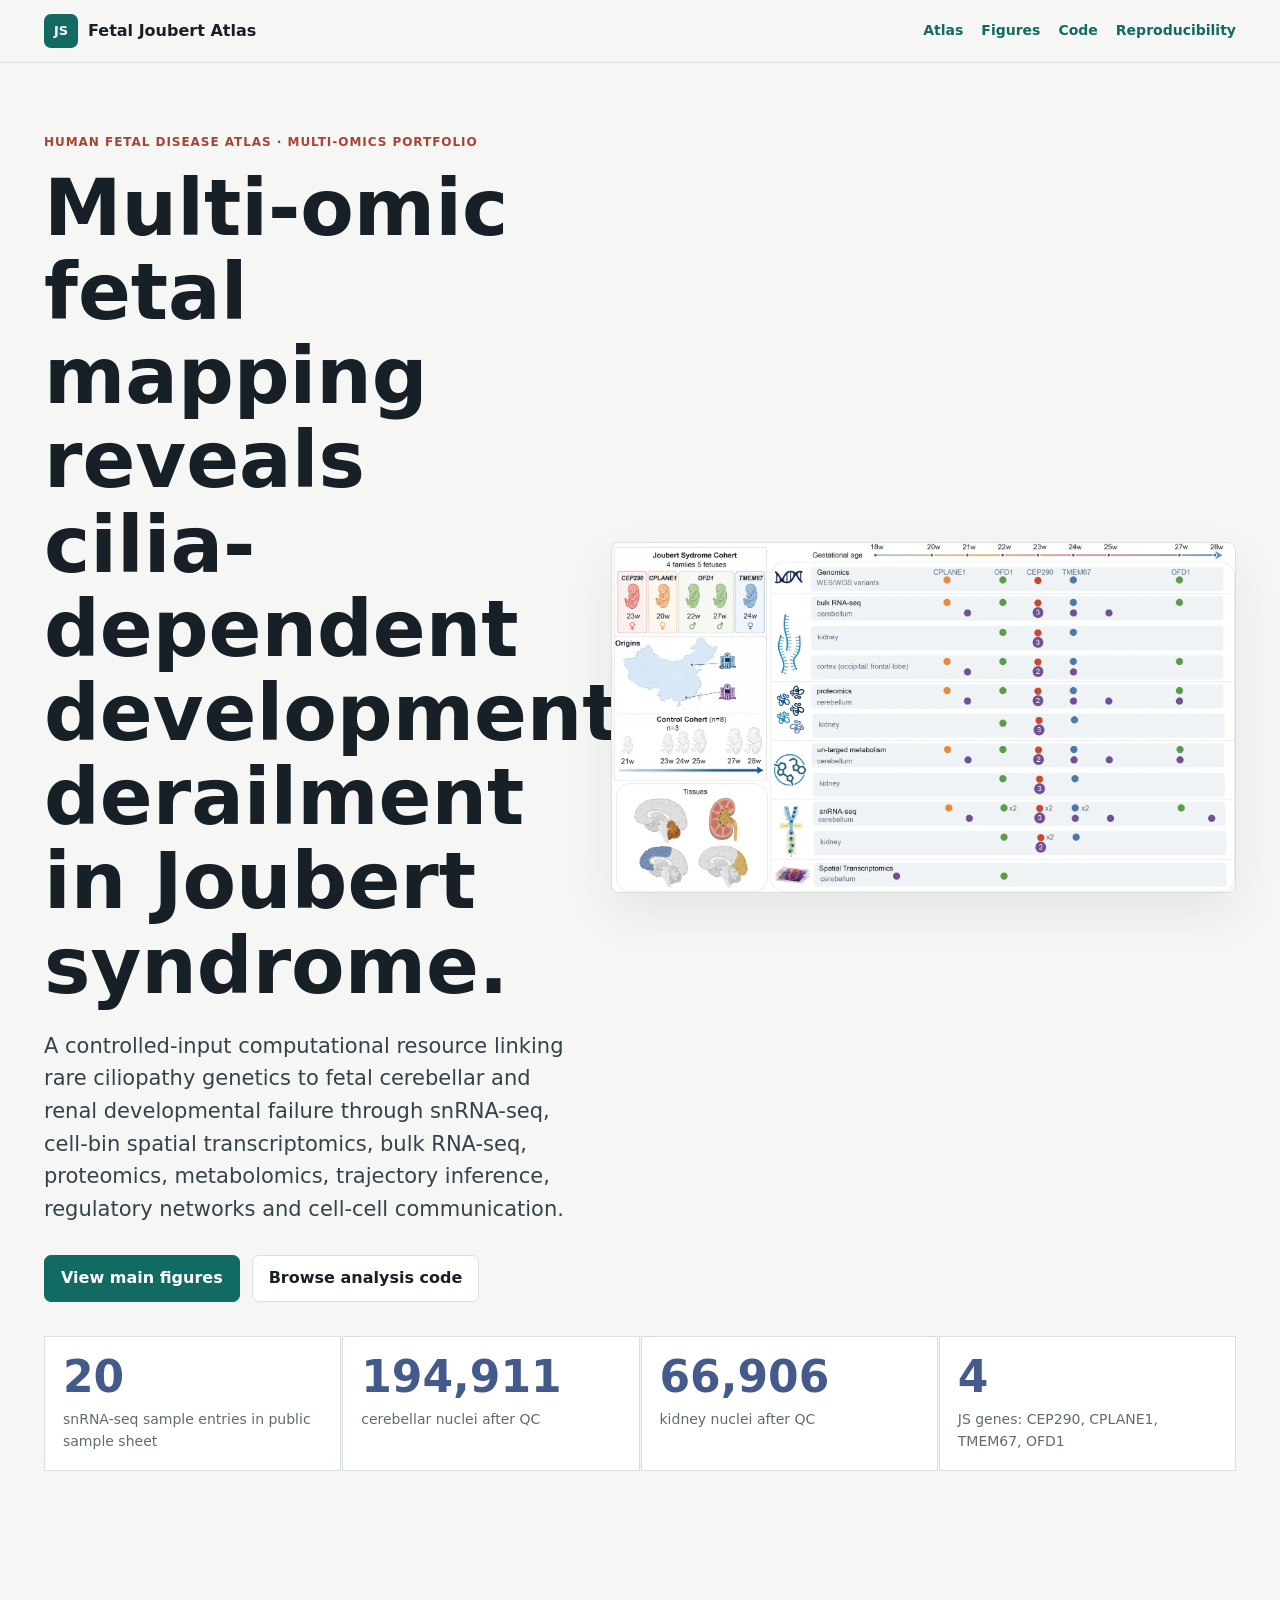
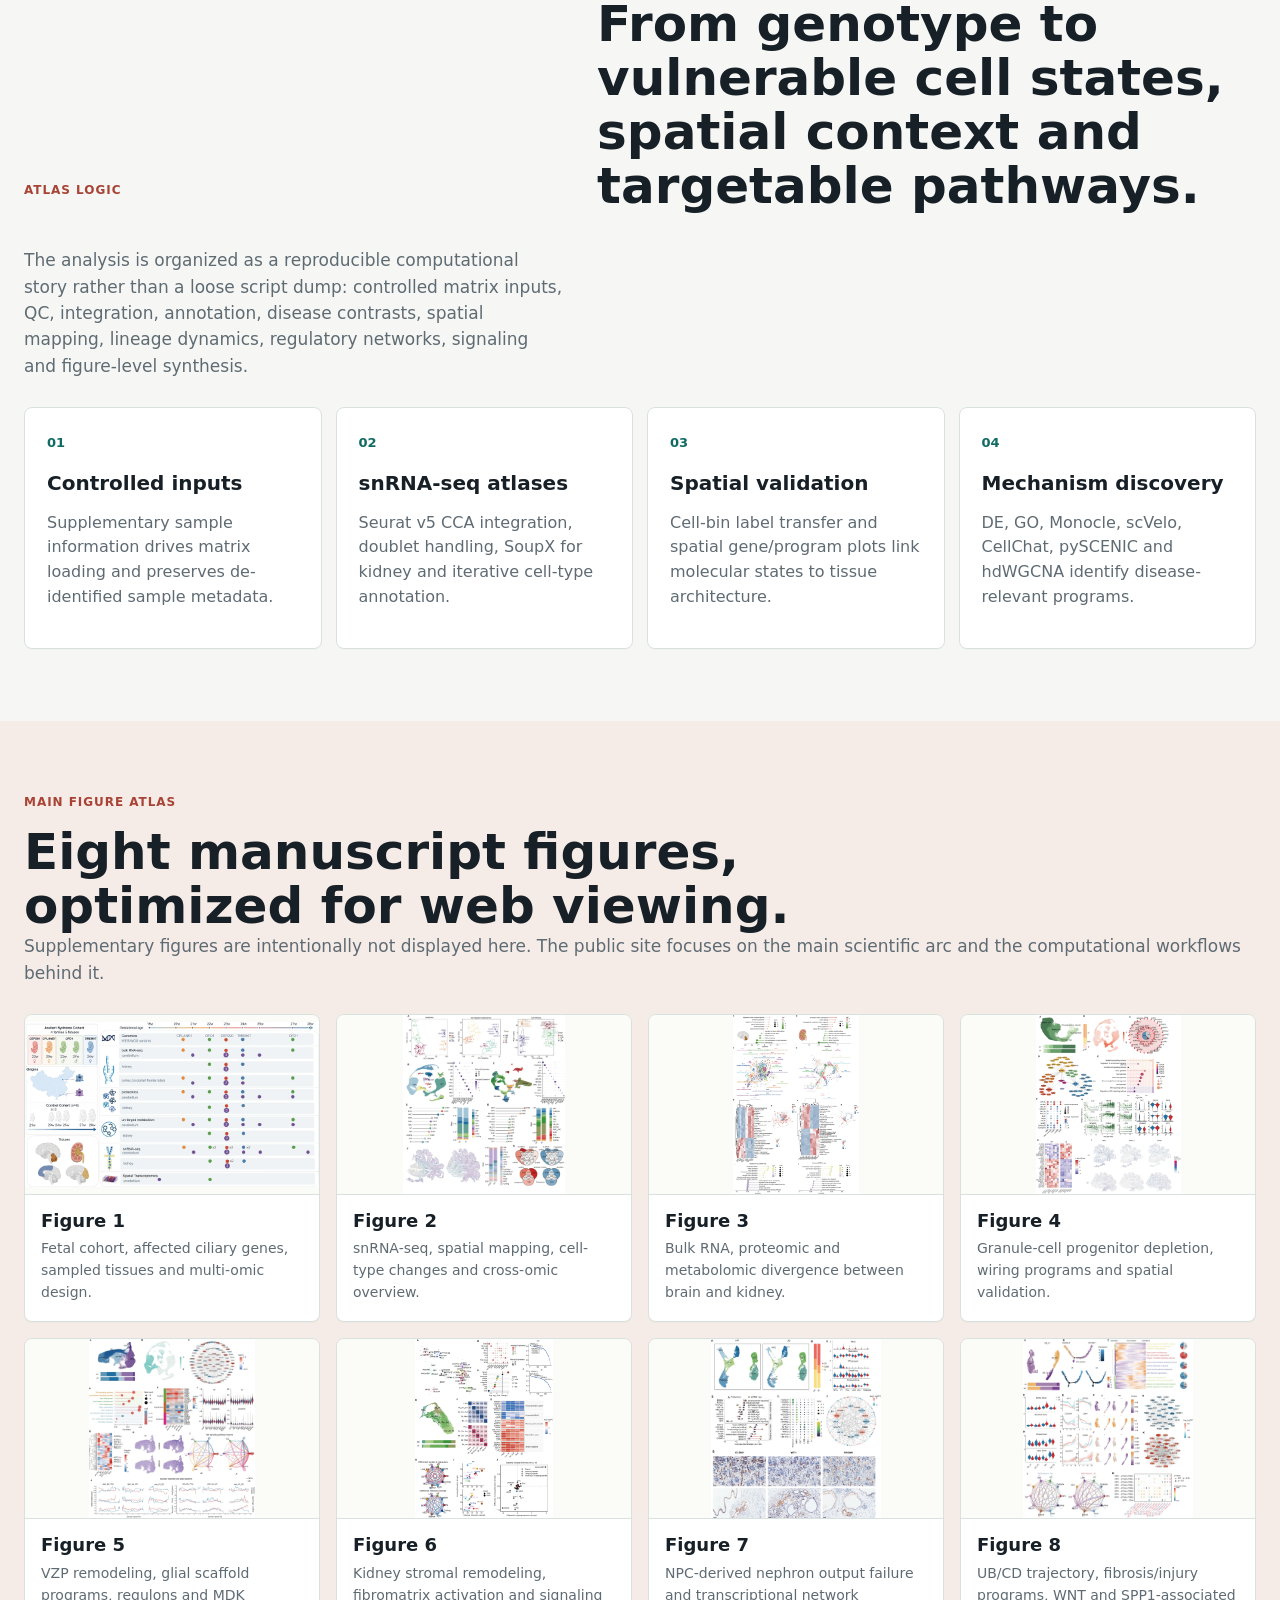
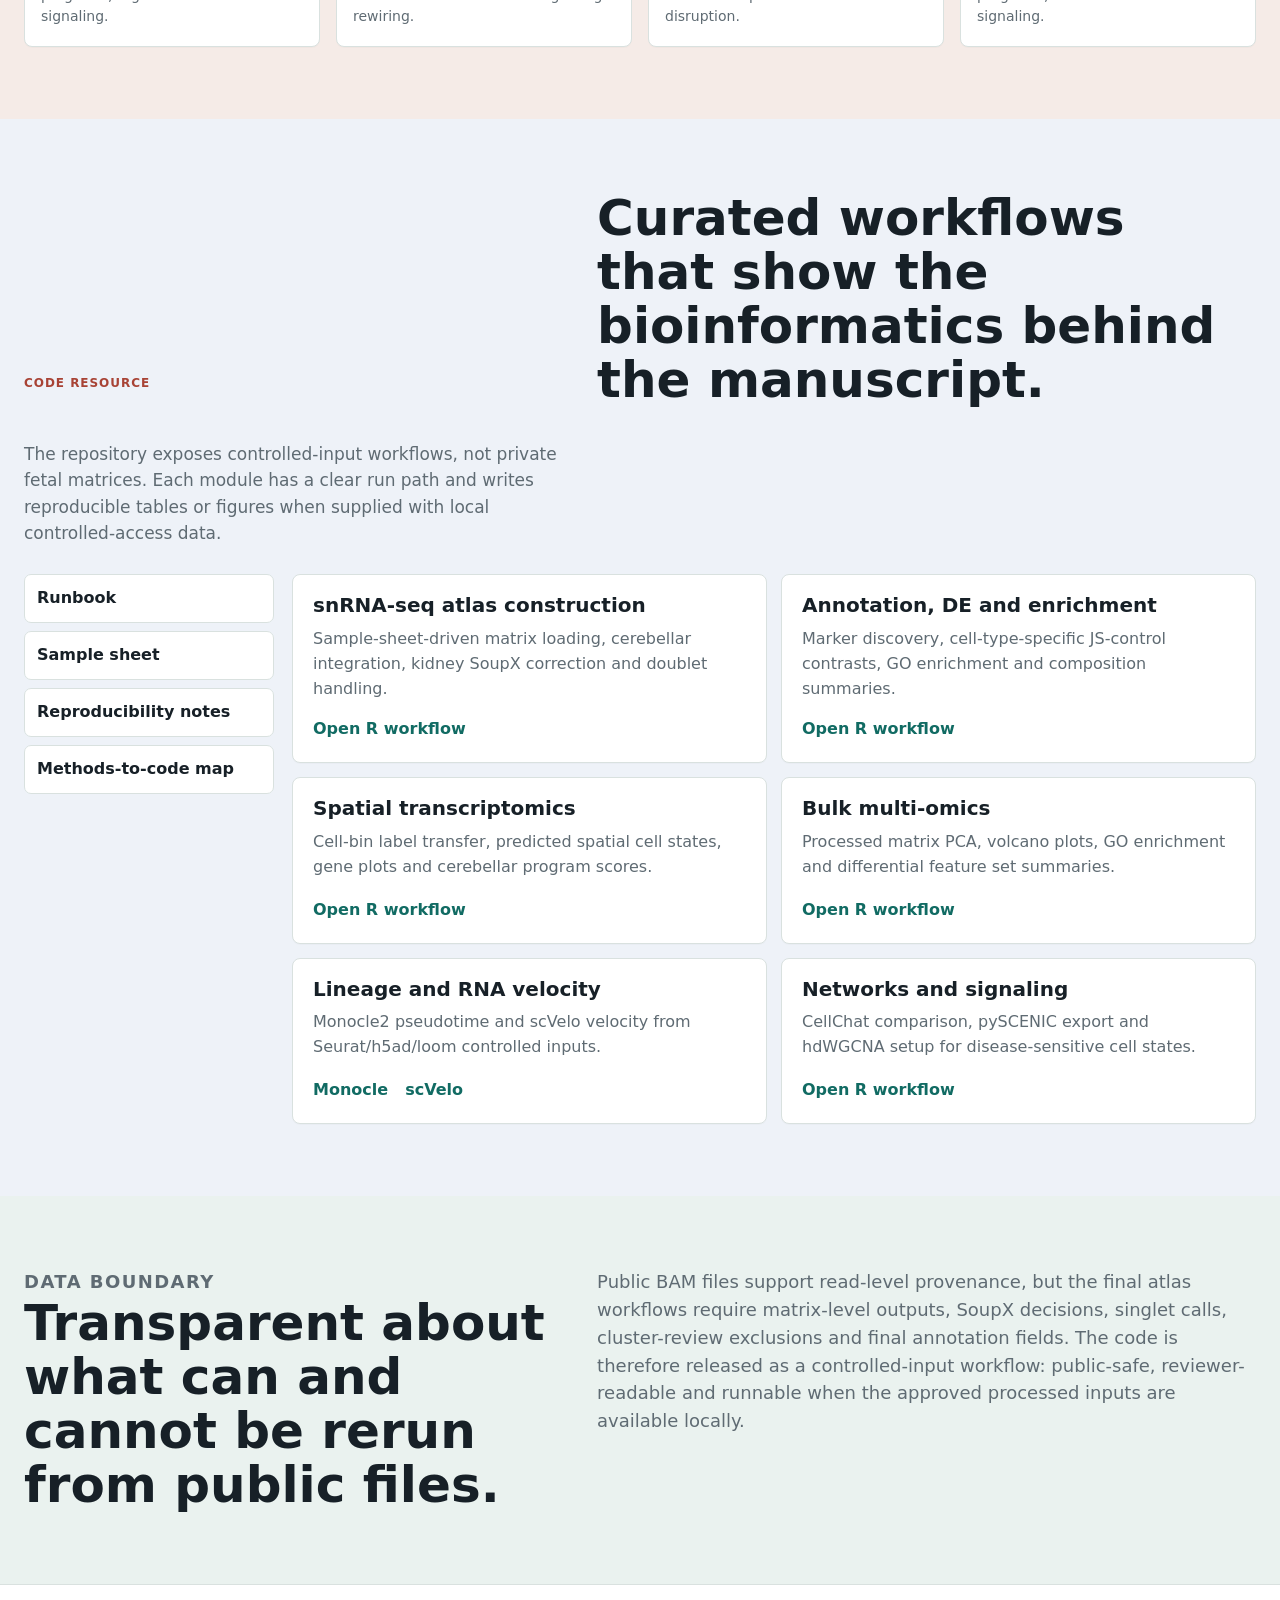
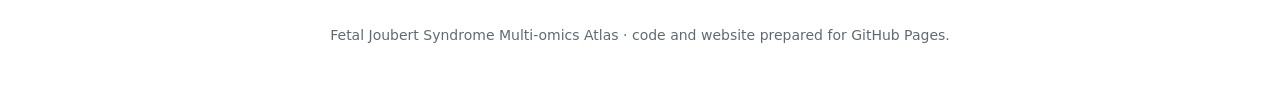
==== index.html @ 042de98c "Create public multiomics atlas website" ====
<!doctype html>
<html lang="en">
  <head>
    <meta charset="utf-8">
    <meta name="viewport" content="width=device-width, initial-scale=1">
    <meta name="description" content="Fetal Joubert syndrome multi-omics atlas integrating snRNA-seq, spatial transcriptomics, bulk omics, trajectories, regulatory networks and signaling analysis.">
    <title>Fetal Joubert Syndrome Multi-omics Atlas</title>
    <link rel="icon" href="favicon.svg" type="image/svg+xml">
    <link rel="stylesheet" href="assets/css/styles.css">
  </head>
  <body>
    <header class="site-header">
      <nav class="nav" aria-label="Primary navigation">
        <a class="brand" href="#top">
          <span class="brand-mark">JS</span>
          <span>Fetal Joubert Atlas</span>
        </a>
        <div class="nav-links">
          <a href="#atlas">Atlas</a>
          <a href="#figures">Figures</a>
          <a href="#code">Code</a>
          <a href="#reproduce">Reproducibility</a>
        </div>
      </nav>
    </header>

    <main id="top">
      <section class="hero">
        <div class="hero-copy">
          <p class="eyebrow">Human fetal disease atlas · multi-omics portfolio</p>
          <h1>Multi-omic fetal mapping reveals cilia-dependent developmental derailment in Joubert syndrome.</h1>
          <p class="lead">
            A controlled-input computational resource linking rare ciliopathy genetics to fetal cerebellar and renal
            developmental failure through snRNA-seq, cell-bin spatial transcriptomics, bulk RNA-seq, proteomics,
            metabolomics, trajectory inference, regulatory networks and cell-cell communication.
          </p>
          <div class="hero-actions">
            <a class="button primary" href="#figures">View main figures</a>
            <a class="button" href="#code">Browse analysis code</a>
          </div>
        </div>
        <figure class="hero-media">
          <img src="assets/figures/f1.webp" alt="Overview of the fetal Joubert syndrome cohort and multi-omic study design">
        </figure>
      </section>

      <section class="metrics" aria-label="Study scale">
        <div><strong>20</strong><span>snRNA-seq sample entries in public sample sheet</span></div>
        <div><strong>194,911</strong><span>cerebellar nuclei after QC</span></div>
        <div><strong>66,906</strong><span>kidney nuclei after QC</span></div>
        <div><strong>4</strong><span>JS genes: CEP290, CPLANE1, TMEM67, OFD1</span></div>
      </section>

      <section id="atlas" class="section">
        <div class="section-head">
          <p class="eyebrow">Atlas logic</p>
          <h2>From genotype to vulnerable cell states, spatial context and targetable pathways.</h2>
          <p>
            The analysis is organized as a reproducible computational story rather than a loose script dump:
            controlled matrix inputs, QC, integration, annotation, disease contrasts, spatial mapping, lineage dynamics,
            regulatory networks, signaling and figure-level synthesis.
          </p>
        </div>
        <div class="track-grid">
          <article>
            <span>01</span>
            <h3>Controlled inputs</h3>
            <p>Supplementary sample information drives matrix loading and preserves de-identified sample metadata.</p>
          </article>
          <article>
            <span>02</span>
            <h3>snRNA-seq atlases</h3>
            <p>Seurat v5 CCA integration, doublet handling, SoupX for kidney and iterative cell-type annotation.</p>
          </article>
          <article>
            <span>03</span>
            <h3>Spatial validation</h3>
            <p>Cell-bin label transfer and spatial gene/program plots link molecular states to tissue architecture.</p>
          </article>
          <article>
            <span>04</span>
            <h3>Mechanism discovery</h3>
            <p>DE, GO, Monocle, scVelo, CellChat, pySCENIC and hdWGCNA identify disease-relevant programs.</p>
          </article>
        </div>
      </section>

      <section id="figures" class="section figure-section">
        <div class="section-head compact">
          <p class="eyebrow">Main figure atlas</p>
          <h2>Eight manuscript figures, optimized for web viewing.</h2>
          <p>
            Supplementary figures are intentionally not displayed here. The public site focuses on the main scientific
            arc and the computational workflows behind it.
          </p>
        </div>

        <div class="figure-grid">
          <article class="figure-card">
            <button class="figure-button" data-figure="assets/figures/f1.webp" data-title="Figure 1 | Cohort and multi-omic study design">
              <img src="assets/figures/f1.webp" alt="Figure 1">
            </button>
            <h3>Figure 1</h3>
            <p>Fetal cohort, affected ciliary genes, sampled tissues and multi-omic design.</p>
          </article>
          <article class="figure-card">
            <button class="figure-button" data-figure="assets/figures/f2.webp" data-title="Figure 2 | Fetal multi-omic atlas">
              <img src="assets/figures/f2.webp" alt="Figure 2">
            </button>
            <h3>Figure 2</h3>
            <p>snRNA-seq, spatial mapping, cell-type changes and cross-omic overview.</p>
          </article>
          <article class="figure-card">
            <button class="figure-button" data-figure="assets/figures/f3.webp" data-title="Figure 3 | Bulk-omic divergence">
              <img src="assets/figures/f3.webp" alt="Figure 3">
            </button>
            <h3>Figure 3</h3>
            <p>Bulk RNA, proteomic and metabolomic divergence between brain and kidney.</p>
          </article>
          <article class="figure-card">
            <button class="figure-button" data-figure="assets/figures/f4.webp" data-title="Figure 4 | Granule-cell progenitor depletion">
              <img src="assets/figures/f4.webp" alt="Figure 4">
            </button>
            <h3>Figure 4</h3>
            <p>Granule-cell progenitor depletion, wiring programs and spatial validation.</p>
          </article>
          <article class="figure-card">
            <button class="figure-button" data-figure="assets/figures/f5.webp" data-title="Figure 5 | VZP glial scaffold shift">
              <img src="assets/figures/f5.webp" alt="Figure 5">
            </button>
            <h3>Figure 5</h3>
            <p>VZP remodeling, glial scaffold programs, regulons and MDK signaling.</p>
          </article>
          <article class="figure-card">
            <button class="figure-button" data-figure="assets/figures/f6.webp" data-title="Figure 6 | Kidney stromal remodeling">
              <img src="assets/figures/f6.webp" alt="Figure 6">
            </button>
            <h3>Figure 6</h3>
            <p>Kidney stromal remodeling, fibromatrix activation and signaling rewiring.</p>
          </article>
          <article class="figure-card">
            <button class="figure-button" data-figure="assets/figures/f7.webp" data-title="Figure 7 | Nephron output failure">
              <img src="assets/figures/f7.webp" alt="Figure 7">
            </button>
            <h3>Figure 7</h3>
            <p>NPC-derived nephron output failure and transcriptional network disruption.</p>
          </article>
          <article class="figure-card">
            <button class="figure-button" data-figure="assets/figures/f8.webp" data-title="Figure 8 | UB/CD injury signaling">
              <img src="assets/figures/f8.webp" alt="Figure 8">
            </button>
            <h3>Figure 8</h3>
            <p>UB/CD trajectory, fibrosis/injury programs, WNT and SPP1-associated signaling.</p>
          </article>
        </div>
      </section>

      <section id="code" class="section code-section">
        <div class="section-head">
          <p class="eyebrow">Code resource</p>
          <h2>Curated workflows that show the bioinformatics behind the manuscript.</h2>
          <p>
            The repository exposes controlled-input workflows, not private fetal matrices. Each module has a clear
            run path and writes reproducible tables or figures when supplied with local controlled-access data.
          </p>
        </div>
        <div class="code-layout">
          <aside class="code-index" aria-label="Code navigation">
            <a href="code/docs/PUBLIC_WORKFLOW_RUNBOOK.md">Runbook</a>
            <a href="code/metadata/snrna_sample_sheet_public_template.csv">Sample sheet</a>
            <a href="code/docs/DATA_AVAILABILITY_AND_REPRODUCIBILITY.md">Reproducibility notes</a>
            <a href="code/docs/METHODS_TO_CODE_MAP.md">Methods-to-code map</a>
          </aside>
          <div class="code-modules">
            <article>
              <h3>snRNA-seq atlas construction</h3>
              <p>Sample-sheet-driven matrix loading, cerebellar integration, kidney SoupX correction and doublet handling.</p>
              <a href="code/analysis/02_snRNAseq_atlas/seurat_qc_integration_template.R">Open R workflow</a>
            </article>
            <article>
              <h3>Annotation, DE and enrichment</h3>
              <p>Marker discovery, cell-type-specific JS-control contrasts, GO enrichment and composition summaries.</p>
              <a href="code/analysis/03_annotation_de_enrichment/annotation_markers_de_enrichment.R">Open R workflow</a>
            </article>
            <article>
              <h3>Spatial transcriptomics</h3>
              <p>Cell-bin label transfer, predicted spatial cell states, gene plots and cerebellar program scores.</p>
              <a href="code/analysis/04_spatial_transcriptomics/stereo_label_transfer_spatial_plots.R">Open R workflow</a>
            </article>
            <article>
              <h3>Bulk multi-omics</h3>
              <p>Processed matrix PCA, volcano plots, GO enrichment and differential feature set summaries.</p>
              <a href="code/analysis/05_bulk_multiomics/bulk_multiomics_summary_plots.R">Open R workflow</a>
            </article>
            <article>
              <h3>Lineage and RNA velocity</h3>
              <p>Monocle2 pseudotime and scVelo velocity from Seurat/h5ad/loom controlled inputs.</p>
              <a href="code/analysis/06_lineage_velocity/monocle_lineage_template.R">Monocle</a>
              <a href="code/analysis/06_lineage_velocity/scvelo_velocity_template.py">scVelo</a>
            </article>
            <article>
              <h3>Networks and signaling</h3>
              <p>CellChat comparison, pySCENIC export and hdWGCNA setup for disease-sensitive cell states.</p>
              <a href="code/analysis/07_networks_signaling/hdwgcna_pyscenic_cellchat_templates.R">Open R workflow</a>
            </article>
          </div>
        </div>
      </section>

      <section id="reproduce" class="section boundary">
        <div>
          <p class="eyebrow">Data boundary</p>
          <h2>Transparent about what can and cannot be rerun from public files.</h2>
        </div>
        <p>
          Public BAM files support read-level provenance, but the final atlas workflows require matrix-level outputs,
          SoupX decisions, singlet calls, cluster-review exclusions and final annotation fields. The code is therefore
          released as a controlled-input workflow: public-safe, reviewer-readable and runnable when the approved
          processed inputs are available locally.
        </p>
      </section>
    </main>

    <footer class="footer">
      <p>Fetal Joubert Syndrome Multi-omics Atlas · code and website prepared for GitHub Pages.</p>
    </footer>

    <dialog class="figure-modal" id="figureModal">
      <form method="dialog">
        <button class="modal-close" aria-label="Close figure">×</button>
      </form>
      <h3 id="modalTitle"></h3>
      <img id="modalImage" alt="">
    </dialog>

    <script src="assets/js/main.js"></script>
  </body>
</html>
---- assets/css/styles.css ----
:root {
  --ink: #172027;
  --muted: #5f6b73;
  --paper: #f6f7f4;
  --panel: #ffffff;
  --line: #d9e1df;
  --teal: #116b63;
  --brick: #a84335;
  --indigo: #435a8a;
  --gold: #b08436;
  --mist: #eaf2ef;
  --blush: #f5ebe7;
  --blue-soft: #eef2f8;
  --shadow: 0 20px 50px rgba(23, 32, 39, 0.08);
}

* {
  box-sizing: border-box;
}

html {
  scroll-behavior: smooth;
}

body {
  margin: 0;
  color: var(--ink);
  background: var(--paper);
  font-family: Inter, ui-sans-serif, system-ui, -apple-system, BlinkMacSystemFont, "Segoe UI", sans-serif;
  line-height: 1.55;
}

a {
  color: var(--teal);
  text-decoration: none;
}

a:hover {
  text-decoration: underline;
}

img {
  max-width: 100%;
}

.site-header {
  position: sticky;
  top: 0;
  z-index: 20;
  border-bottom: 1px solid rgba(217, 225, 223, 0.88);
  background: rgba(246, 247, 244, 0.94);
  backdrop-filter: blur(14px);
}

.nav {
  display: flex;
  align-items: center;
  justify-content: space-between;
  gap: 18px;
  max-width: 1240px;
  margin: 0 auto;
  padding: 14px 24px;
}

.brand {
  display: inline-flex;
  align-items: center;
  gap: 10px;
  color: var(--ink);
  font-weight: 760;
}

.brand-mark {
  display: grid;
  place-items: center;
  width: 34px;
  height: 34px;
  border-radius: 7px;
  color: white;
  background: var(--teal);
  font-size: 13px;
}

.nav-links {
  display: flex;
  align-items: center;
  gap: 18px;
  font-size: 14px;
  font-weight: 620;
}

.hero {
  display: grid;
  grid-template-columns: minmax(0, 0.92fr) minmax(430px, 1.08fr);
  gap: 34px;
  align-items: center;
  max-width: 1240px;
  margin: 0 auto;
  padding: 70px 24px 34px;
}

.hero-copy {
  min-width: 0;
}

.eyebrow {
  margin: 0 0 14px;
  color: var(--brick);
  font-size: 12px;
  font-weight: 800;
  letter-spacing: 0.08em;
  text-transform: uppercase;
}

h1,
h2,
h3 {
  margin: 0;
  line-height: 1.08;
  letter-spacing: 0;
}

h1 {
  max-width: 820px;
  font-size: clamp(42px, 6.3vw, 78px);
}

h2 {
  max-width: 840px;
  font-size: clamp(30px, 4.2vw, 50px);
}

h3 {
  font-size: 20px;
}

.lead {
  max-width: 760px;
  margin: 22px 0 0;
  color: #34434b;
  font-size: clamp(17px, 2vw, 21px);
}

.hero-actions {
  display: flex;
  flex-wrap: wrap;
  gap: 12px;
  margin-top: 30px;
}

.button {
  display: inline-flex;
  align-items: center;
  justify-content: center;
  min-height: 44px;
  padding: 10px 16px;
  border: 1px solid var(--line);
  border-radius: 7px;
  color: var(--ink);
  background: white;
  font-weight: 720;
}

.button.primary {
  color: white;
  border-color: var(--teal);
  background: var(--teal);
}

.hero-media {
  margin: 0;
}

.hero-media img {
  display: block;
  width: 100%;
  border: 1px solid var(--line);
  border-radius: 8px;
  background: white;
  box-shadow: var(--shadow);
}

.metrics {
  display: grid;
  grid-template-columns: repeat(4, 1fr);
  gap: 1px;
  max-width: 1240px;
  margin: 0 auto;
  padding: 0 24px 54px;
}

.metrics div {
  min-height: 116px;
  padding: 18px;
  border: 1px solid var(--line);
  background: white;
}

.metrics strong {
  display: block;
  color: var(--indigo);
  font-size: clamp(28px, 4vw, 44px);
  line-height: 1;
}

.metrics span {
  display: block;
  margin-top: 10px;
  color: var(--muted);
  font-size: 14px;
}

.section {
  padding: 72px 24px;
}

.section > * {
  max-width: 1240px;
  margin-left: auto;
  margin-right: auto;
}

.section-head {
  display: grid;
  grid-template-columns: minmax(260px, 0.9fr) minmax(300px, 1.1fr);
  gap: 34px;
  align-items: end;
  margin-bottom: 28px;
}

.section-head.compact {
  display: block;
}

.section-head p:last-child {
  margin: 0;
  color: var(--muted);
  font-size: 17px;
}

.track-grid {
  display: grid;
  grid-template-columns: repeat(4, 1fr);
  gap: 14px;
}

.track-grid article,
.figure-card,
.code-modules article {
  border: 1px solid var(--line);
  border-radius: 8px;
  background: var(--panel);
  box-shadow: 0 1px 0 rgba(23, 32, 39, 0.02);
}

.track-grid article {
  min-height: 210px;
  padding: 22px;
}

.track-grid span {
  color: var(--teal);
  font-weight: 840;
  font-size: 13px;
}

.track-grid h3 {
  margin-top: 18px;
}

.track-grid p,
.figure-card p,
.code-modules p,
.boundary p {
  color: var(--muted);
}

.figure-section {
  background: var(--blush);
}

.figure-grid {
  display: grid;
  grid-template-columns: repeat(4, 1fr);
  gap: 16px;
}

.figure-card {
  overflow: hidden;
}

.figure-button {
  display: block;
  width: 100%;
  height: 180px;
  padding: 0;
  border: 0;
  border-bottom: 1px solid var(--line);
  background: #fbfbf8;
  cursor: zoom-in;
}

.figure-button img {
  display: block;
  width: 100%;
  height: 100%;
  object-fit: contain;
}

.figure-card h3 {
  padding: 16px 16px 0;
  font-size: 18px;
}

.figure-card p {
  margin: 8px 0 0;
  padding: 0 16px 18px;
  font-size: 14px;
}

.code-section {
  background: var(--blue-soft);
}

.code-layout {
  display: grid;
  grid-template-columns: 250px minmax(0, 1fr);
  gap: 18px;
}

.code-index {
  position: sticky;
  top: 82px;
  display: grid;
  gap: 8px;
  align-self: start;
}

.code-index a {
  display: block;
  padding: 11px 12px;
  border: 1px solid var(--line);
  border-radius: 7px;
  background: white;
  color: var(--ink);
  font-weight: 680;
}

.code-modules {
  display: grid;
  grid-template-columns: repeat(2, 1fr);
  gap: 14px;
}

.code-modules article {
  padding: 20px;
}

.code-modules p {
  min-height: 52px;
  margin: 10px 0 16px;
}

.code-modules a {
  display: inline-flex;
  margin-right: 12px;
  font-weight: 760;
}

.boundary {
  display: grid;
  grid-template-columns: minmax(260px, 0.9fr) minmax(300px, 1.1fr);
  gap: 34px;
  align-items: start;
  background: var(--mist);
}

.boundary p {
  max-width: 760px;
  margin: 0;
  font-size: 18px;
}

.footer {
  padding: 26px 24px;
  border-top: 1px solid var(--line);
  color: var(--muted);
  background: white;
  text-align: center;
  font-size: 14px;
}

.figure-modal {
  width: min(94vw, 1200px);
  max-height: 92vh;
  padding: 18px;
  border: 1px solid var(--line);
  border-radius: 8px;
  background: white;
}

.figure-modal::backdrop {
  background: rgba(23, 32, 39, 0.62);
}

.figure-modal h3 {
  margin-right: 44px;
  font-size: 22px;
}

.figure-modal img {
  display: block;
  width: 100%;
  max-height: 76vh;
  margin-top: 14px;
  object-fit: contain;
}

.modal-close {
  position: absolute;
  top: 12px;
  right: 12px;
  width: 34px;
  height: 34px;
  border: 1px solid var(--line);
  border-radius: 7px;
  background: white;
  color: var(--ink);
  cursor: pointer;
  font-size: 24px;
  line-height: 1;
}

@media (max-width: 980px) {
  .hero,
  .section-head,
  .boundary,
  .code-layout {
    grid-template-columns: 1fr;
  }

  .metrics,
  .track-grid,
  .figure-grid,
  .code-modules {
    grid-template-columns: repeat(2, 1fr);
  }

  .code-index {
    position: static;
  }
}

@media (max-width: 680px) {
  .nav {
    align-items: flex-start;
    flex-direction: column;
  }

  .nav-links {
    flex-wrap: wrap;
    gap: 12px;
  }

  .hero {
    grid-template-columns: 1fr;
    padding-top: 42px;
  }

  .metrics,
  .track-grid,
  .figure-grid,
  .code-modules {
    grid-template-columns: 1fr;
  }

  .figure-button {
    height: 220px;
  }

  .section {
    padding: 54px 18px;
  }
}
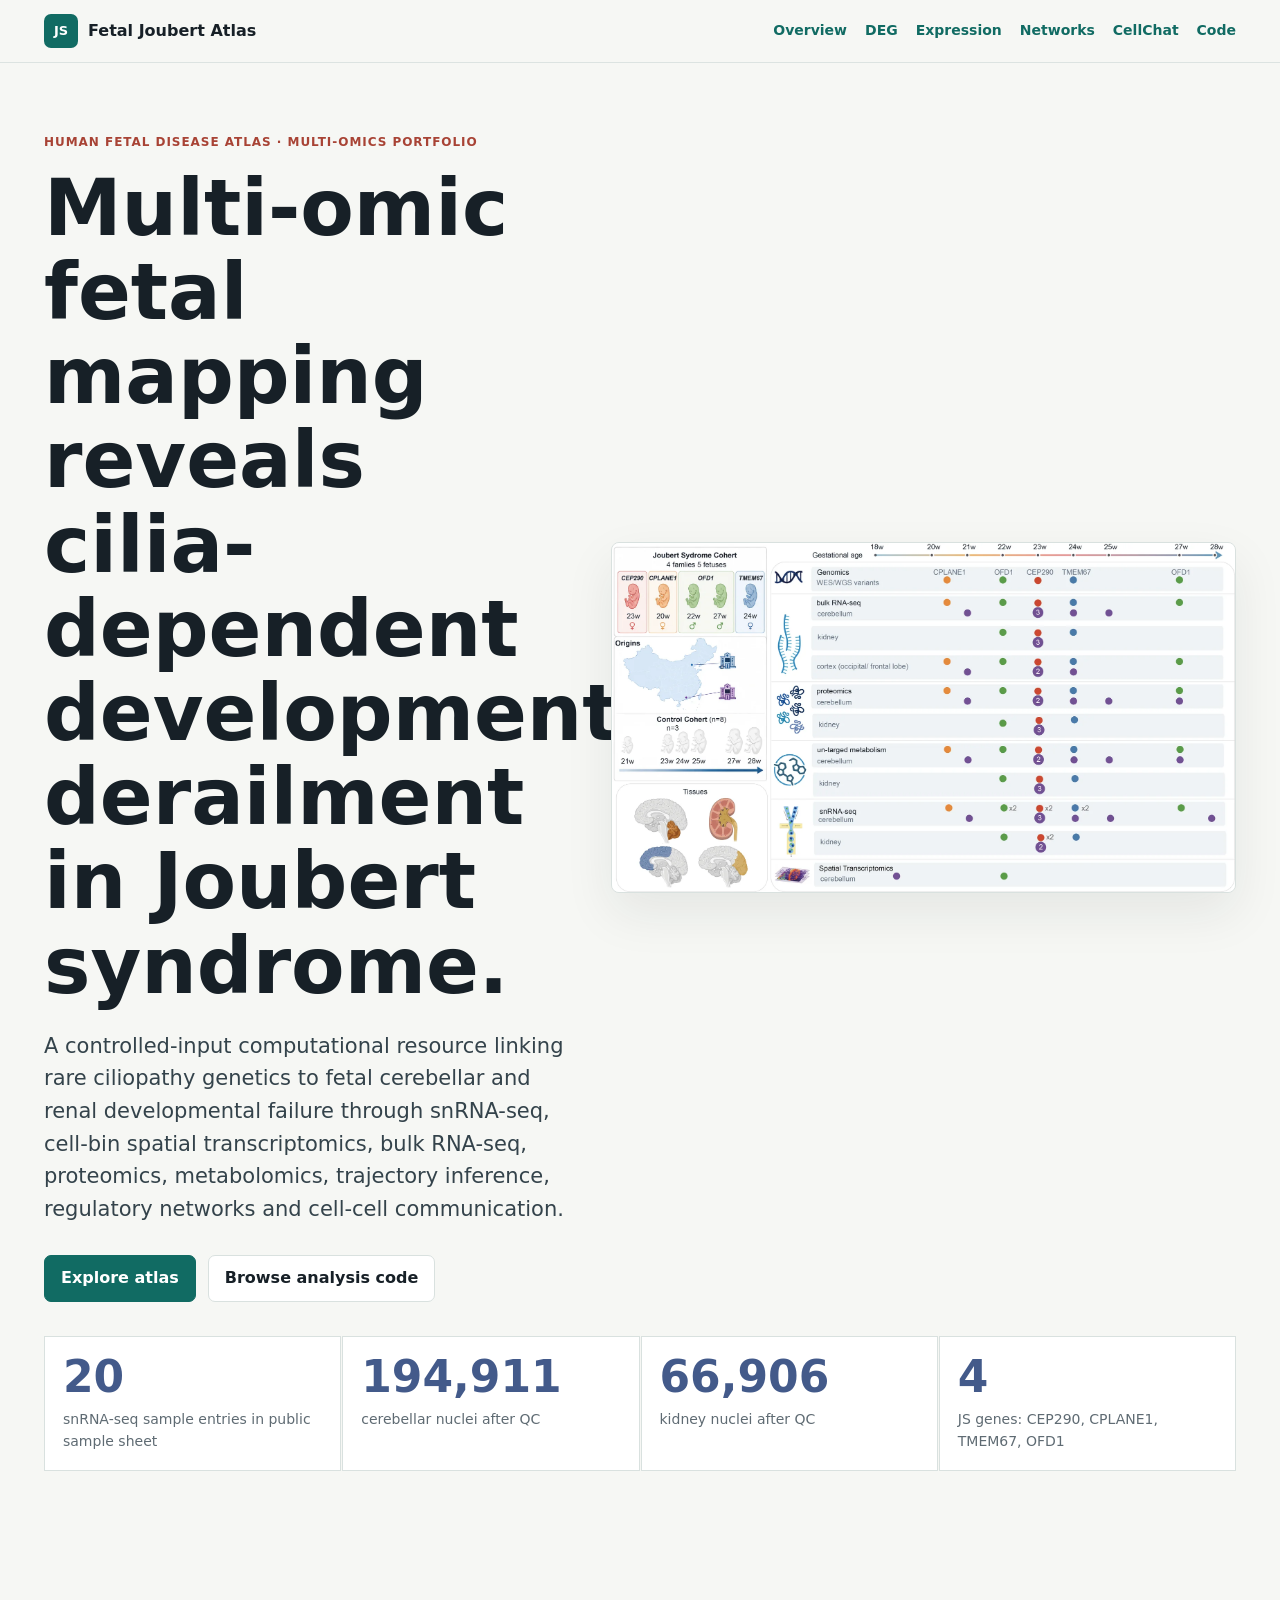
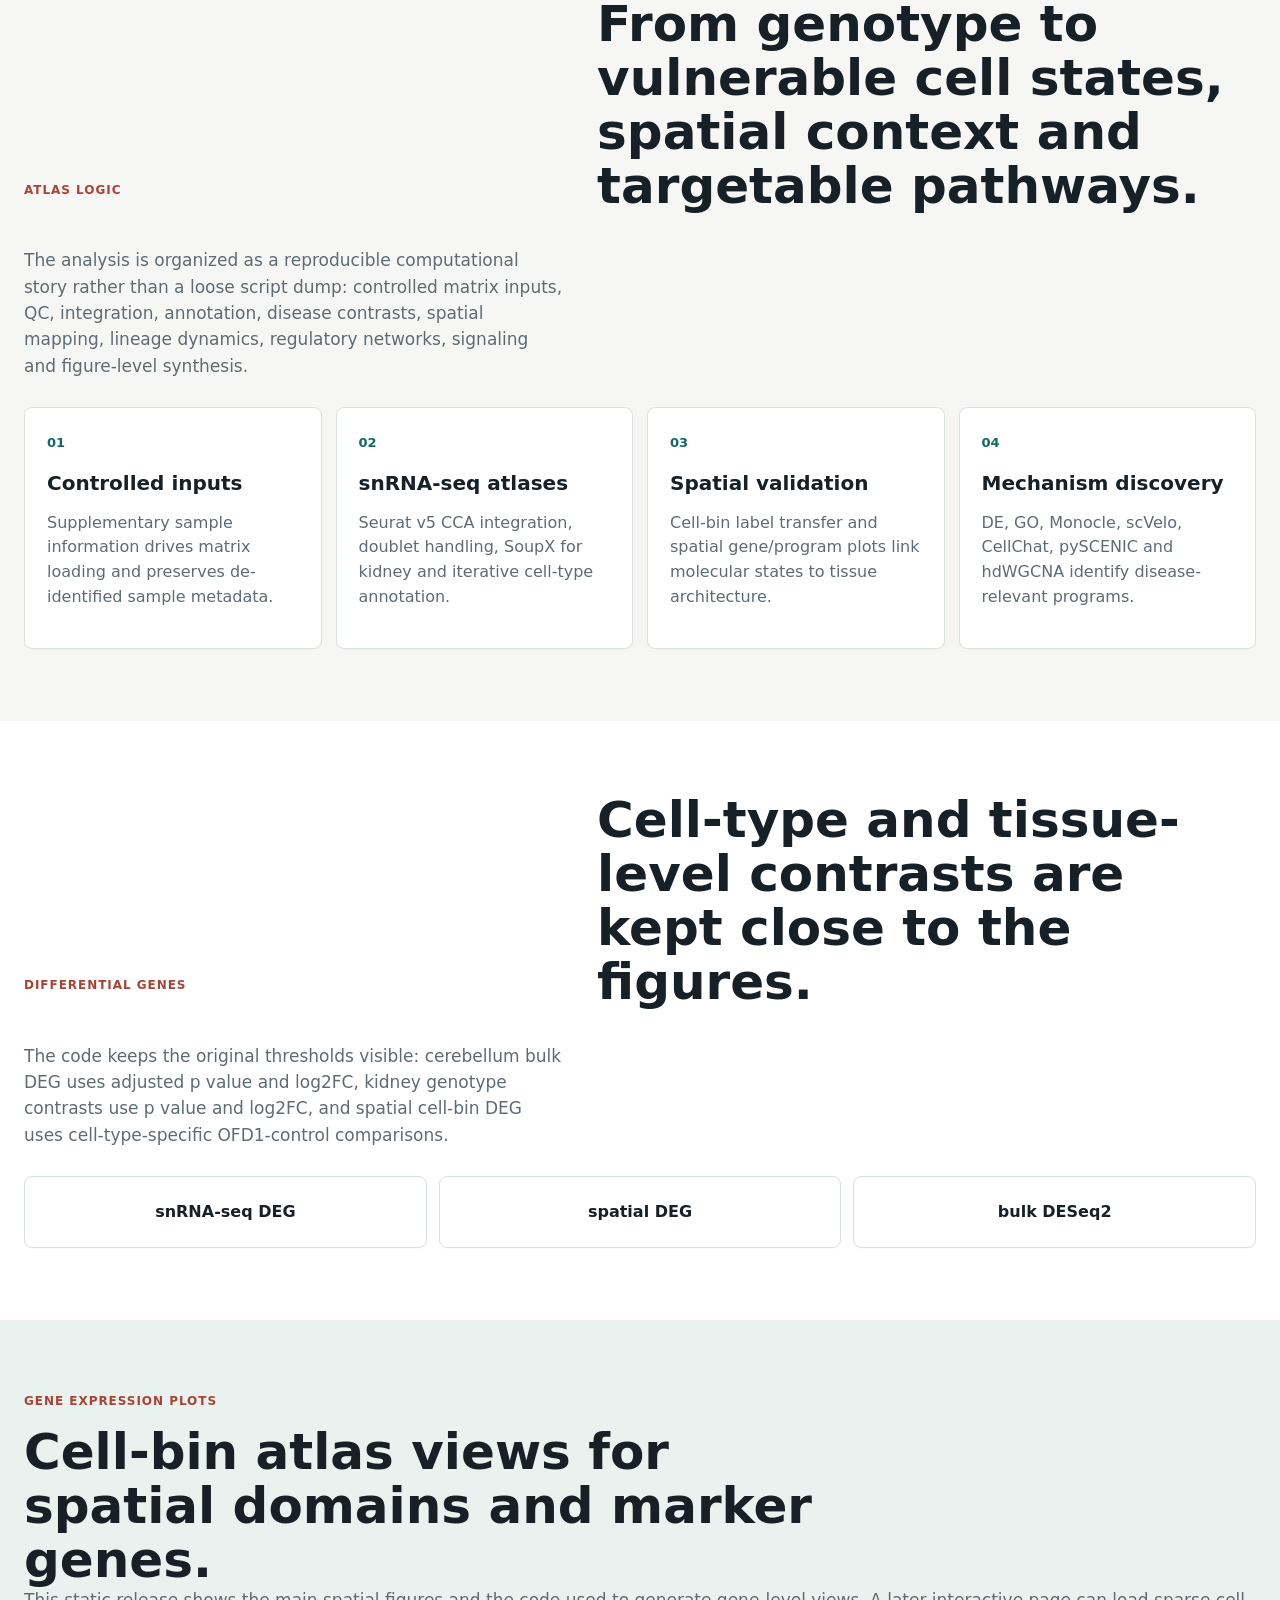
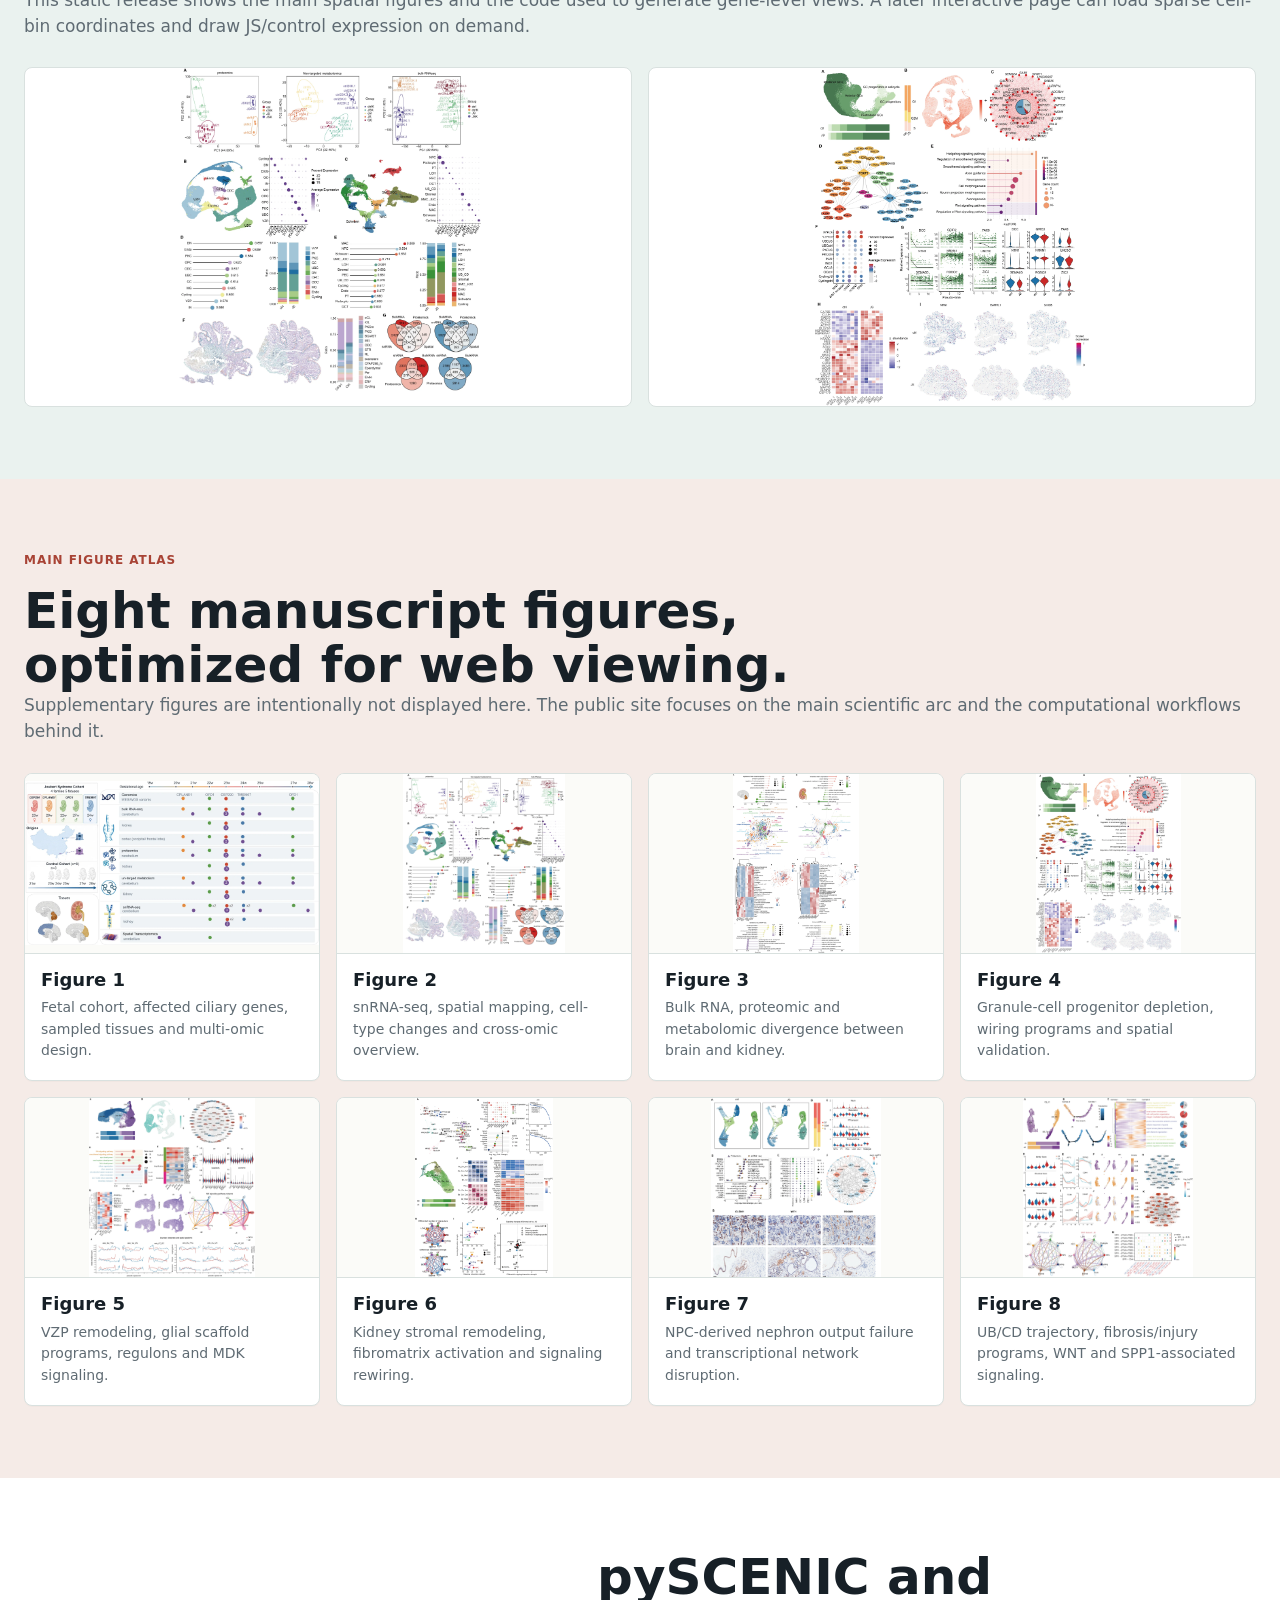
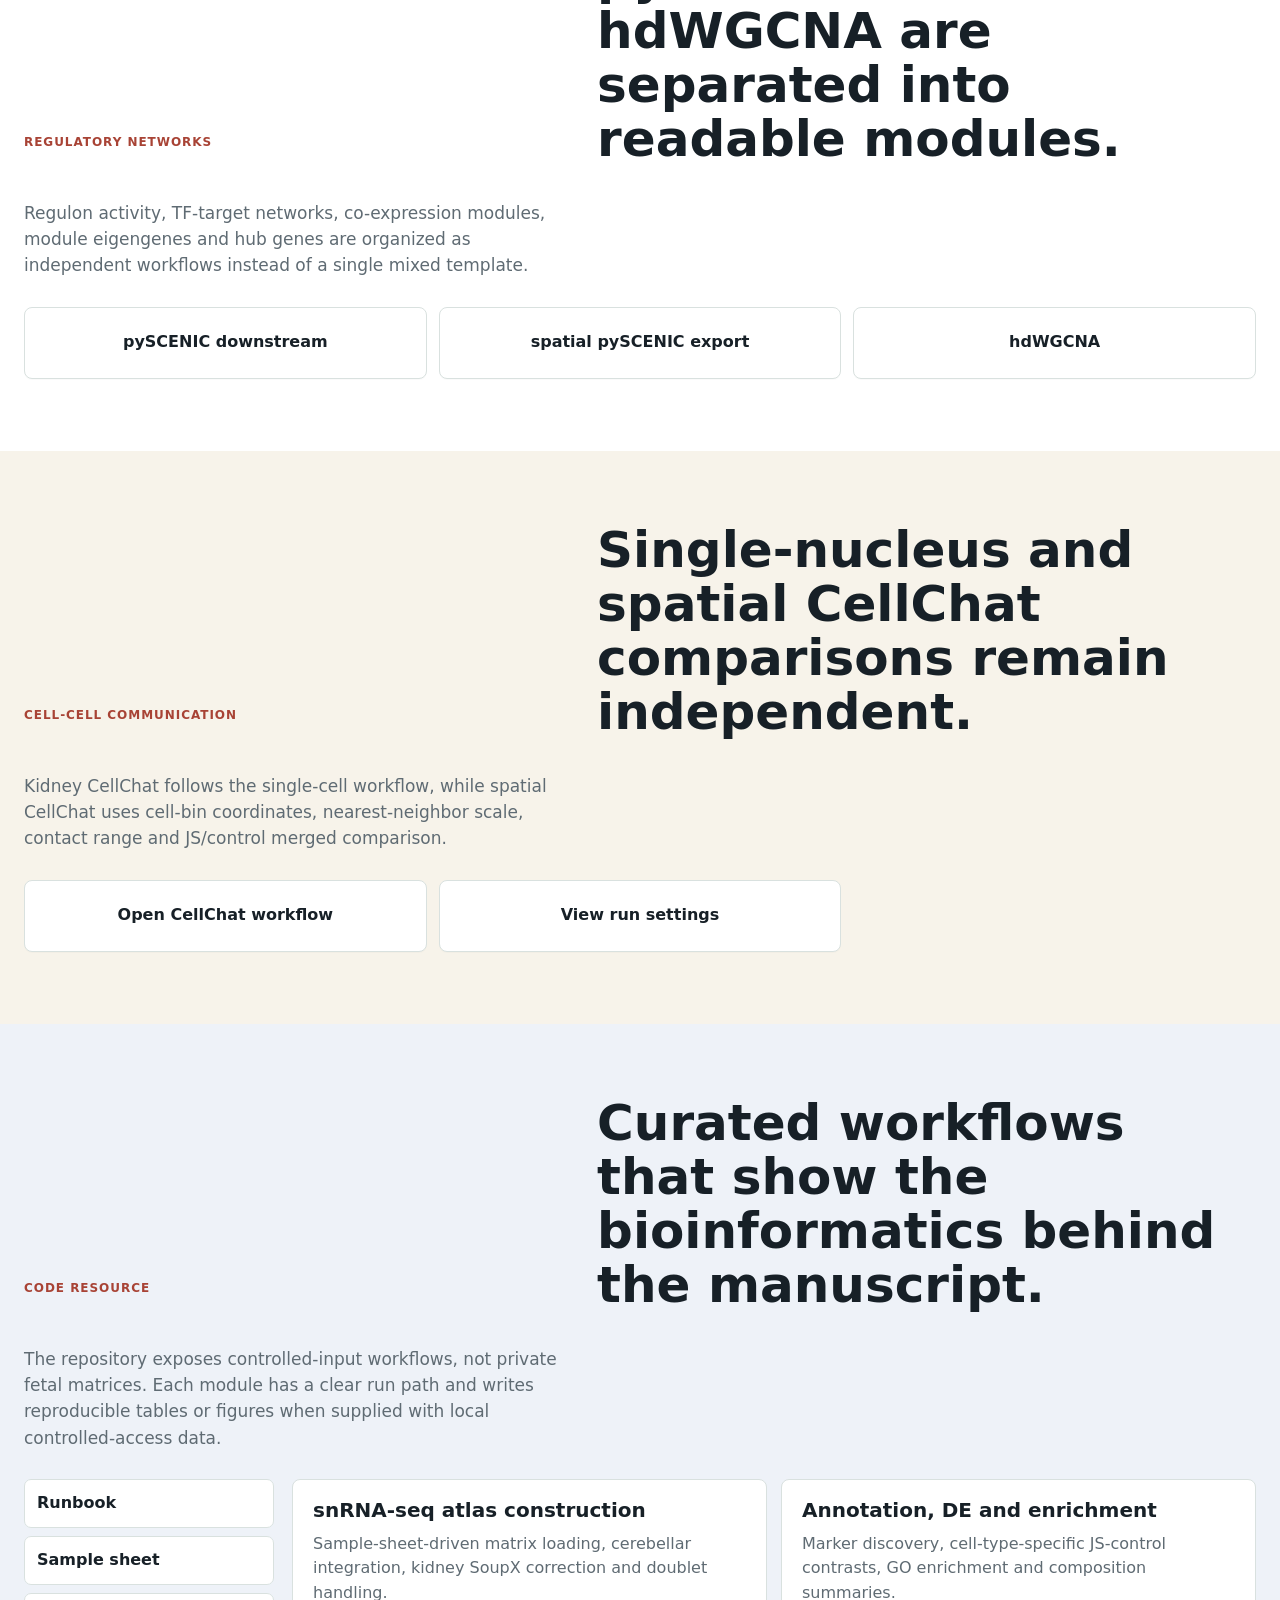
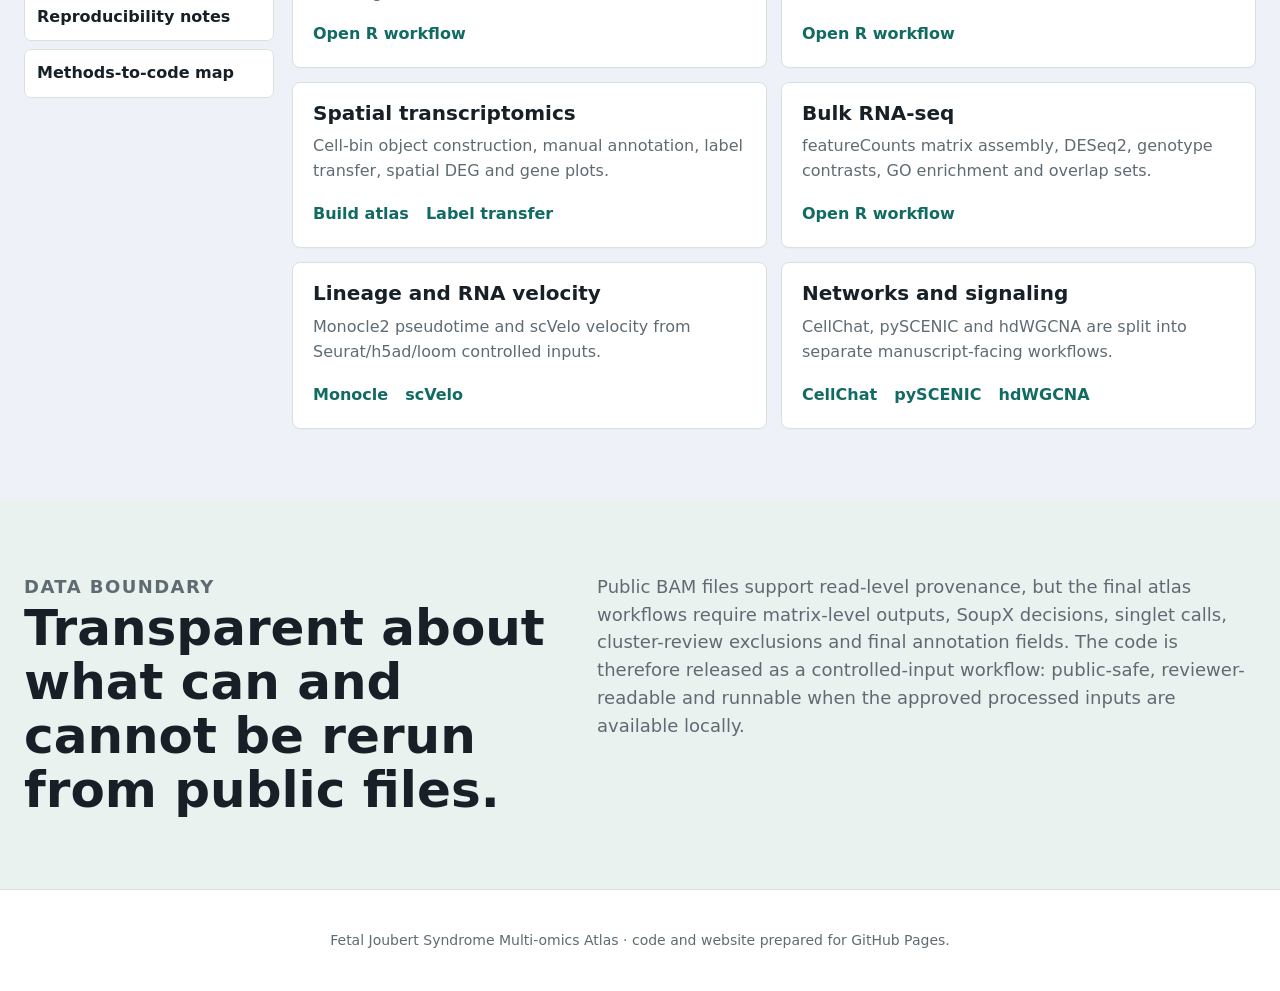
==== commit f81c1552: "Refine public analysis workflows and atlas site" ====
--- a/index.html
+++ b/index.html
@@ -16,10 +16,12 @@
           <span>Fetal Joubert Atlas</span>
         </a>
         <div class="nav-links">
-          <a href="#atlas">Atlas</a>
-          <a href="#figures">Figures</a>
+          <a href="#overview">Overview</a>
+          <a href="#deg">DEG</a>
+          <a href="#expression">Expression</a>
+          <a href="#networks">Networks</a>
+          <a href="#cellchat">CellChat</a>
           <a href="#code">Code</a>
-          <a href="#reproduce">Reproducibility</a>
         </div>
       </nav>
     </header>
@@ -35,7 +37,7 @@
             metabolomics, trajectory inference, regulatory networks and cell-cell communication.
           </p>
           <div class="hero-actions">
-            <a class="button primary" href="#figures">View main figures</a>
+            <a class="button primary" href="#overview">Explore atlas</a>
             <a class="button" href="#code">Browse analysis code</a>
           </div>
         </div>
@@ -51,7 +53,7 @@
         <div><strong>4</strong><span>JS genes: CEP290, CPLANE1, TMEM67, OFD1</span></div>
       </section>
 
-      <section id="atlas" class="section">
+      <section id="overview" class="section">
         <div class="section-head">
           <p class="eyebrow">Atlas logic</p>
           <h2>From genotype to vulnerable cell states, spatial context and targetable pathways.</h2>
@@ -85,6 +87,42 @@
         </div>
       </section>
 
+      <section id="deg" class="section atlas-panel">
+        <div class="section-head">
+          <p class="eyebrow">Differential genes</p>
+          <h2>Cell-type and tissue-level contrasts are kept close to the figures.</h2>
+          <p>
+            The code keeps the original thresholds visible: cerebellum bulk DEG uses adjusted p value and log2FC,
+            kidney genotype contrasts use p value and log2FC, and spatial cell-bin DEG uses cell-type-specific
+            OFD1-control comparisons.
+          </p>
+        </div>
+        <div class="method-strip">
+          <a href="code/analysis/03_annotation_de_enrichment/annotation_markers_de_enrichment.R">snRNA-seq DEG</a>
+          <a href="code/analysis/04_spatial_transcriptomics/st_label_transfer_and_celltype_deg.R">spatial DEG</a>
+          <a href="code/analysis/05_bulk_multiomics/bulk_deseq2_go_figures.R">bulk DESeq2</a>
+        </div>
+      </section>
+
+      <section id="expression" class="section expression-panel">
+        <div class="section-head compact">
+          <p class="eyebrow">Gene expression plots</p>
+          <h2>Cell-bin atlas views for spatial domains and marker genes.</h2>
+          <p>
+            This static release shows the main spatial figures and the code used to generate gene-level views.
+            A later interactive page can load sparse cell-bin coordinates and draw JS/control expression on demand.
+          </p>
+        </div>
+        <div class="preview-row">
+          <button class="figure-button wide" data-figure="assets/figures/f2.webp" data-title="Figure 2 | snRNA-seq and spatial atlas">
+            <img src="assets/figures/f2.webp" alt="Spatial atlas preview">
+          </button>
+          <button class="figure-button wide" data-figure="assets/figures/f4.webp" data-title="Figure 4 | Cerebellar lineage and spatial validation">
+            <img src="assets/figures/f4.webp" alt="Cerebellar spatial validation preview">
+          </button>
+        </div>
+      </section>
+
       <section id="figures" class="section figure-section">
         <div class="section-head compact">
           <p class="eyebrow">Main figure atlas</p>
@@ -152,6 +190,37 @@
             <h3>Figure 8</h3>
             <p>UB/CD trajectory, fibrosis/injury programs, WNT and SPP1-associated signaling.</p>
           </article>
+        </div>
+      </section>
+
+      <section id="networks" class="section atlas-panel">
+        <div class="section-head">
+          <p class="eyebrow">Regulatory networks</p>
+          <h2>pySCENIC and hdWGCNA are separated into readable modules.</h2>
+          <p>
+            Regulon activity, TF-target networks, co-expression modules, module eigengenes and hub genes are organized
+            as independent workflows instead of a single mixed template.
+          </p>
+        </div>
+        <div class="method-strip">
+          <a href="code/analysis/08_pyscenic/pyscenic_downstream_public.R">pySCENIC downstream</a>
+          <a href="code/analysis/08_pyscenic/spatial_cellbin_export_for_pyscenic.R">spatial pySCENIC export</a>
+          <a href="code/analysis/09_hdwgcna/hdwgcna_public_workflow.R">hdWGCNA</a>
+        </div>
+      </section>
+
+      <section id="cellchat" class="section communication-panel">
+        <div class="section-head">
+          <p class="eyebrow">Cell-cell communication</p>
+          <h2>Single-nucleus and spatial CellChat comparisons remain independent.</h2>
+          <p>
+            Kidney CellChat follows the single-cell workflow, while spatial CellChat uses cell-bin coordinates,
+            nearest-neighbor scale, contact range and JS/control merged comparison.
+          </p>
+        </div>
+        <div class="method-strip">
+          <a href="code/analysis/07_cellchat/cellchat_public_workflows.R">Open CellChat workflow</a>
+          <a href="code/docs/PUBLIC_WORKFLOW_RUNBOOK.md">View run settings</a>
         </div>
       </section>
 
@@ -184,13 +253,14 @@
             </article>
             <article>
               <h3>Spatial transcriptomics</h3>
-              <p>Cell-bin label transfer, predicted spatial cell states, gene plots and cerebellar program scores.</p>
-              <a href="code/analysis/04_spatial_transcriptomics/stereo_label_transfer_spatial_plots.R">Open R workflow</a>
-            </article>
-            <article>
-              <h3>Bulk multi-omics</h3>
-              <p>Processed matrix PCA, volcano plots, GO enrichment and differential feature set summaries.</p>
-              <a href="code/analysis/05_bulk_multiomics/bulk_multiomics_summary_plots.R">Open R workflow</a>
+              <p>Cell-bin object construction, manual annotation, label transfer, spatial DEG and gene plots.</p>
+              <a href="code/analysis/04_spatial_transcriptomics/cellbin_build_and_annotation.R">Build atlas</a>
+              <a href="code/analysis/04_spatial_transcriptomics/st_label_transfer_and_celltype_deg.R">Label transfer</a>
+            </article>
+            <article>
+              <h3>Bulk RNA-seq</h3>
+              <p>featureCounts matrix assembly, DESeq2, genotype contrasts, GO enrichment and overlap sets.</p>
+              <a href="code/analysis/05_bulk_multiomics/bulk_deseq2_go_figures.R">Open R workflow</a>
             </article>
             <article>
               <h3>Lineage and RNA velocity</h3>
@@ -200,8 +270,10 @@
             </article>
             <article>
               <h3>Networks and signaling</h3>
-              <p>CellChat comparison, pySCENIC export and hdWGCNA setup for disease-sensitive cell states.</p>
-              <a href="code/analysis/07_networks_signaling/hdwgcna_pyscenic_cellchat_templates.R">Open R workflow</a>
+              <p>CellChat, pySCENIC and hdWGCNA are split into separate manuscript-facing workflows.</p>
+              <a href="code/analysis/07_cellchat/cellchat_public_workflows.R">CellChat</a>
+              <a href="code/analysis/08_pyscenic/pyscenic_downstream_public.R">pySCENIC</a>
+              <a href="code/analysis/09_hdwgcna/hdwgcna_public_workflow.R">hdWGCNA</a>
             </article>
           </div>
         </div>
--- a/assets/css/styles.css
+++ b/assets/css/styles.css
@@ -279,6 +279,45 @@
   background: var(--blush);
 }
 
+.atlas-panel {
+  background: white;
+}
+
+.expression-panel {
+  background: var(--mist);
+}
+
+.communication-panel {
+  background: #f7f3ea;
+}
+
+.method-strip {
+  display: grid;
+  grid-template-columns: repeat(3, 1fr);
+  gap: 12px;
+}
+
+.method-strip a {
+  display: flex;
+  min-height: 72px;
+  align-items: center;
+  justify-content: center;
+  padding: 14px;
+  border: 1px solid var(--line);
+  border-radius: 8px;
+  color: var(--ink);
+  background: var(--panel);
+  font-weight: 760;
+  text-align: center;
+  box-shadow: 0 1px 0 rgba(23, 32, 39, 0.02);
+}
+
+.preview-row {
+  display: grid;
+  grid-template-columns: repeat(2, 1fr);
+  gap: 16px;
+}
+
 .figure-grid {
   display: grid;
   grid-template-columns: repeat(4, 1fr);
@@ -300,6 +339,13 @@
   cursor: zoom-in;
 }
 
+.figure-button.wide {
+  height: 340px;
+  border: 1px solid var(--line);
+  border-radius: 8px;
+  background: white;
+}
+
 .figure-button img {
   display: block;
   width: 100%;
@@ -439,12 +485,14 @@
     grid-template-columns: 1fr;
   }
 
-  .metrics,
-  .track-grid,
-  .figure-grid,
-  .code-modules {
-    grid-template-columns: repeat(2, 1fr);
-  }
+	  .metrics,
+	  .track-grid,
+	  .figure-grid,
+	  .method-strip,
+	  .preview-row,
+	  .code-modules {
+	    grid-template-columns: repeat(2, 1fr);
+	  }
 
   .code-index {
     position: static;
@@ -467,12 +515,14 @@
     padding-top: 42px;
   }
 
-  .metrics,
-  .track-grid,
-  .figure-grid,
-  .code-modules {
-    grid-template-columns: 1fr;
-  }
+	  .metrics,
+	  .track-grid,
+	  .figure-grid,
+	  .method-strip,
+	  .preview-row,
+	  .code-modules {
+	    grid-template-columns: 1fr;
+	  }
 
   .figure-button {
     height: 220px;
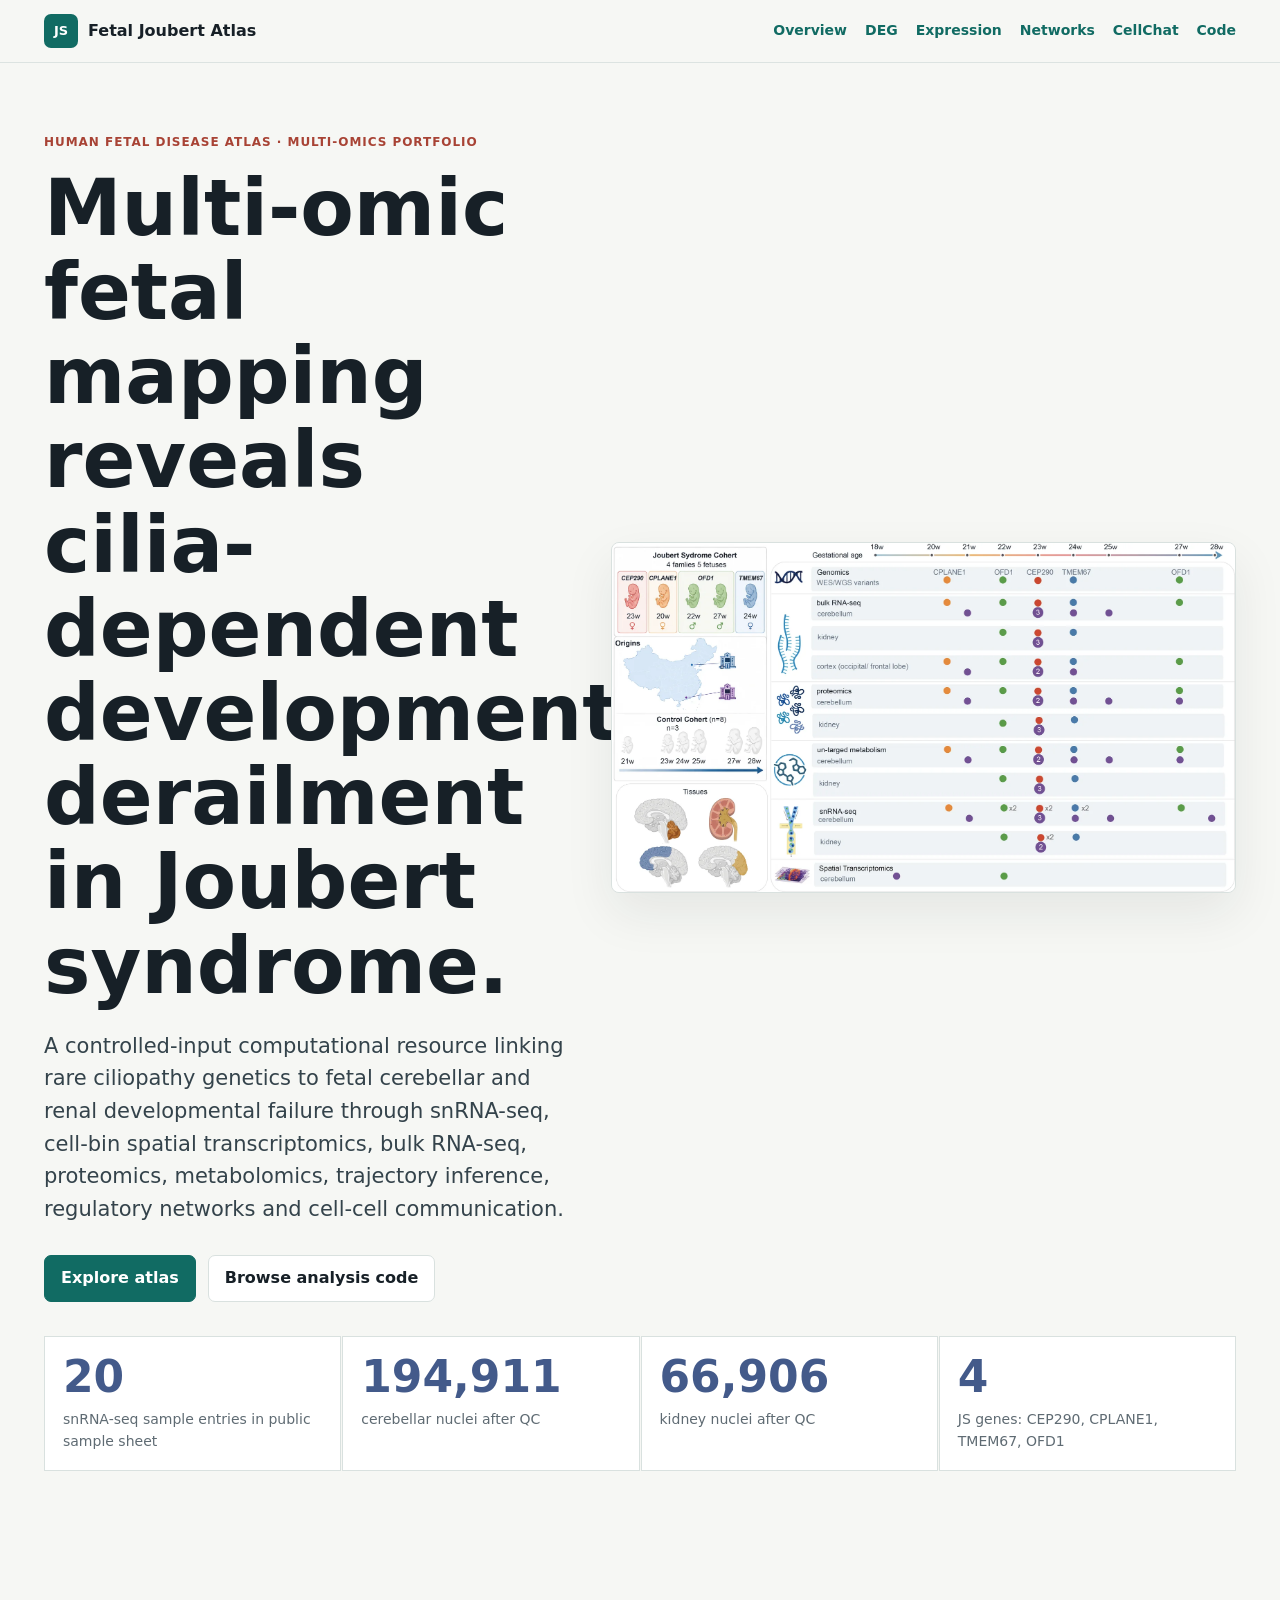
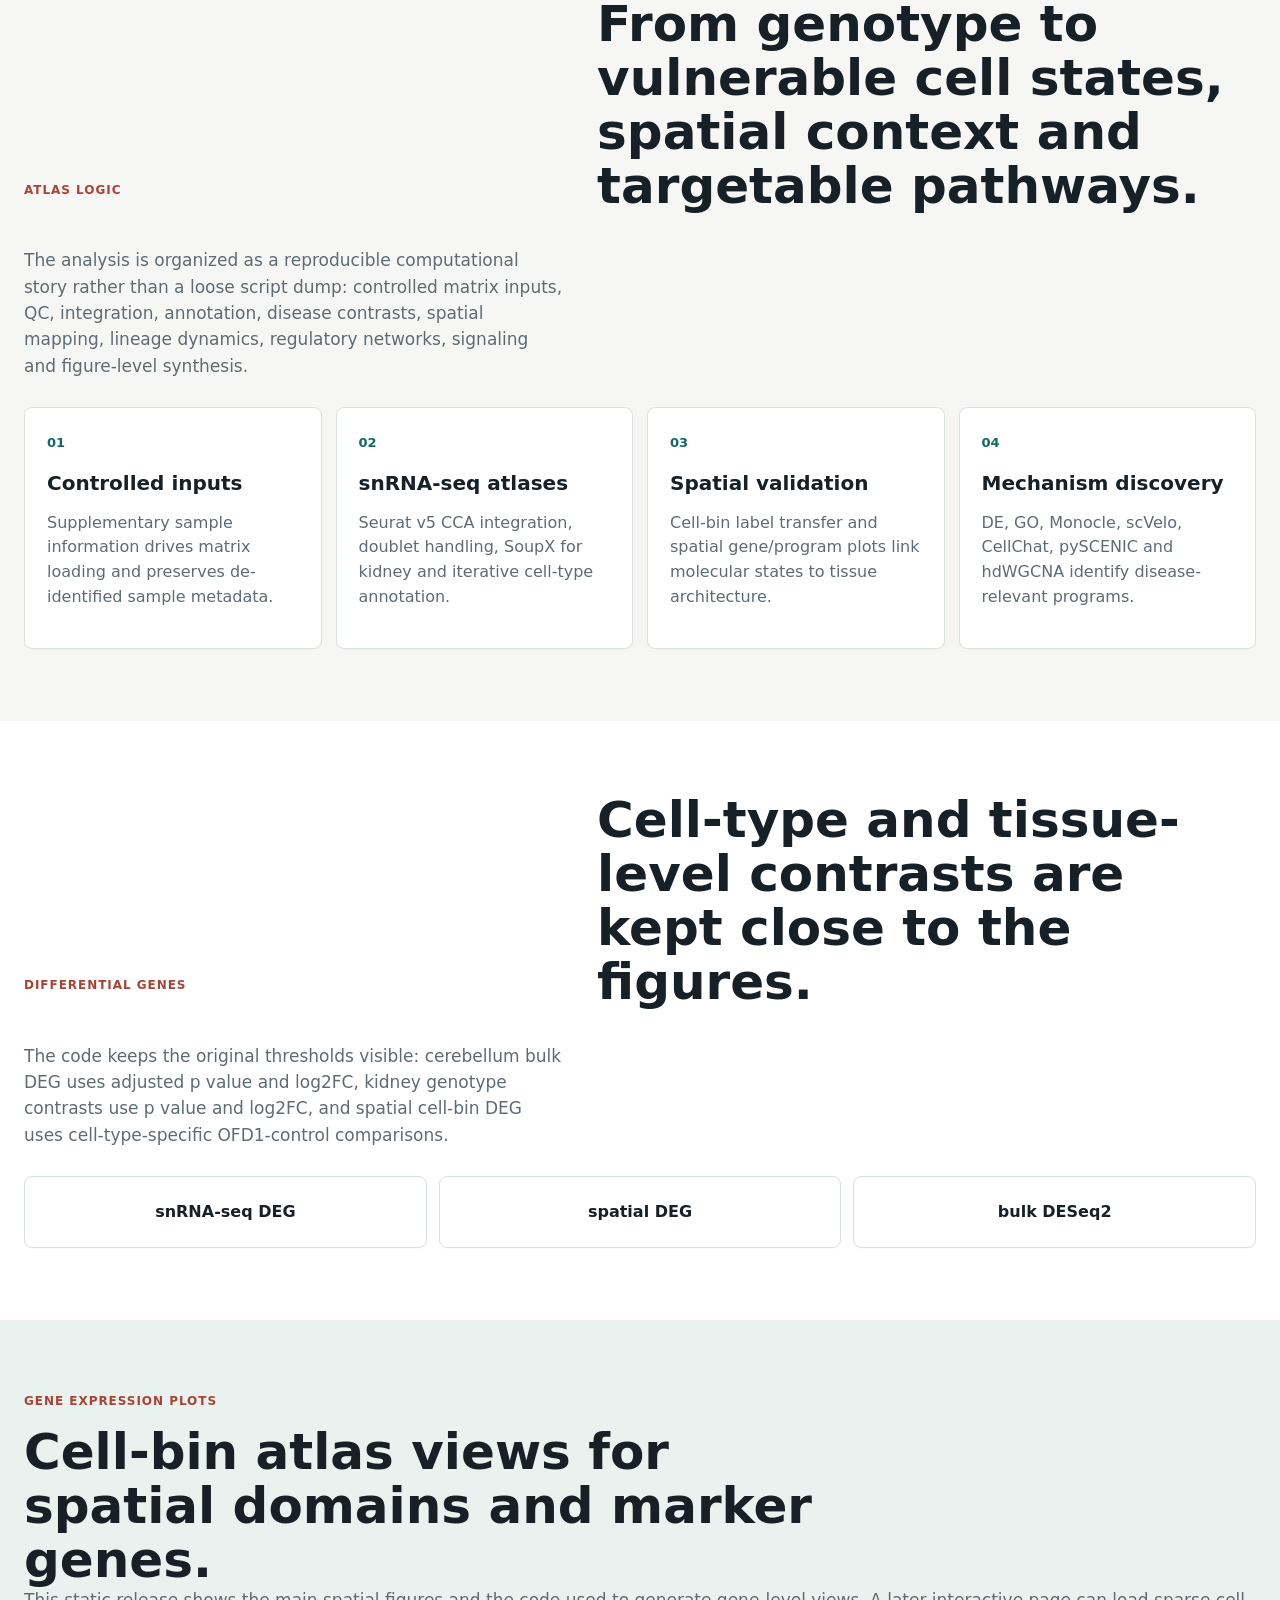
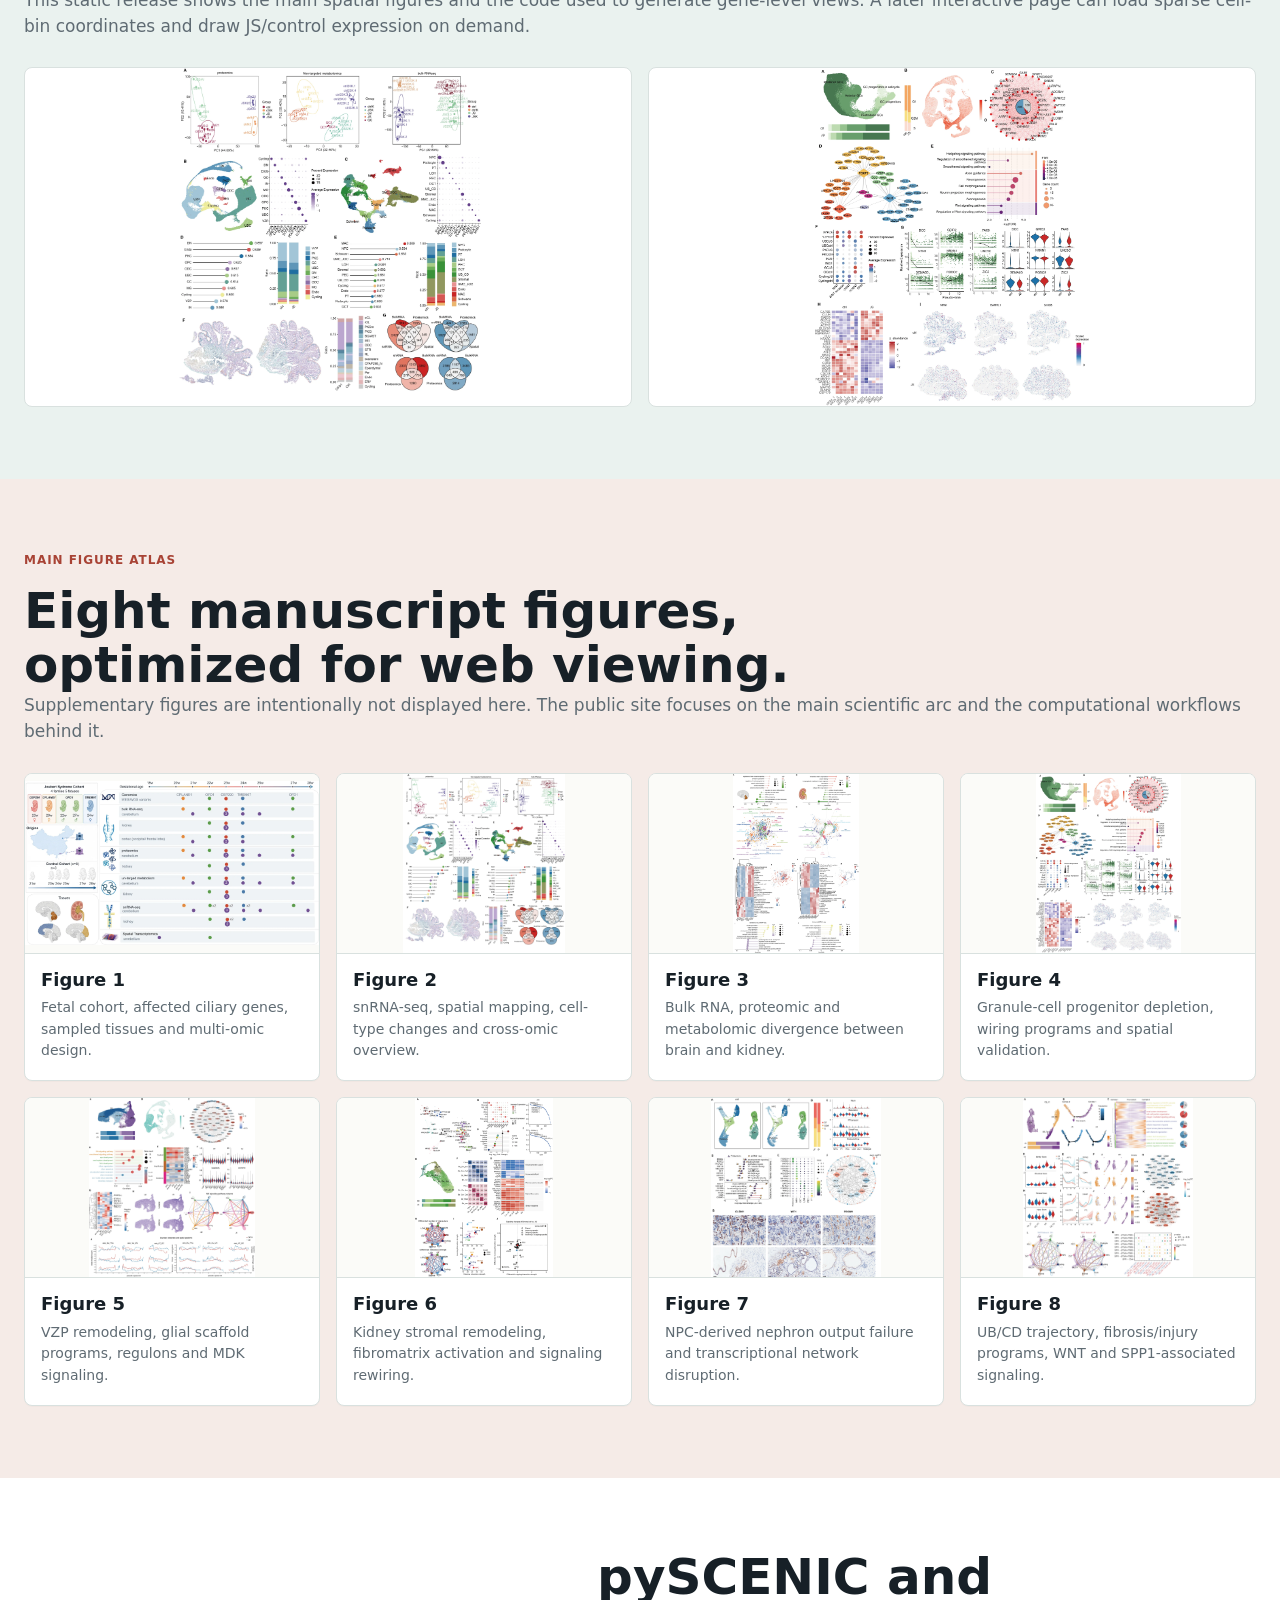
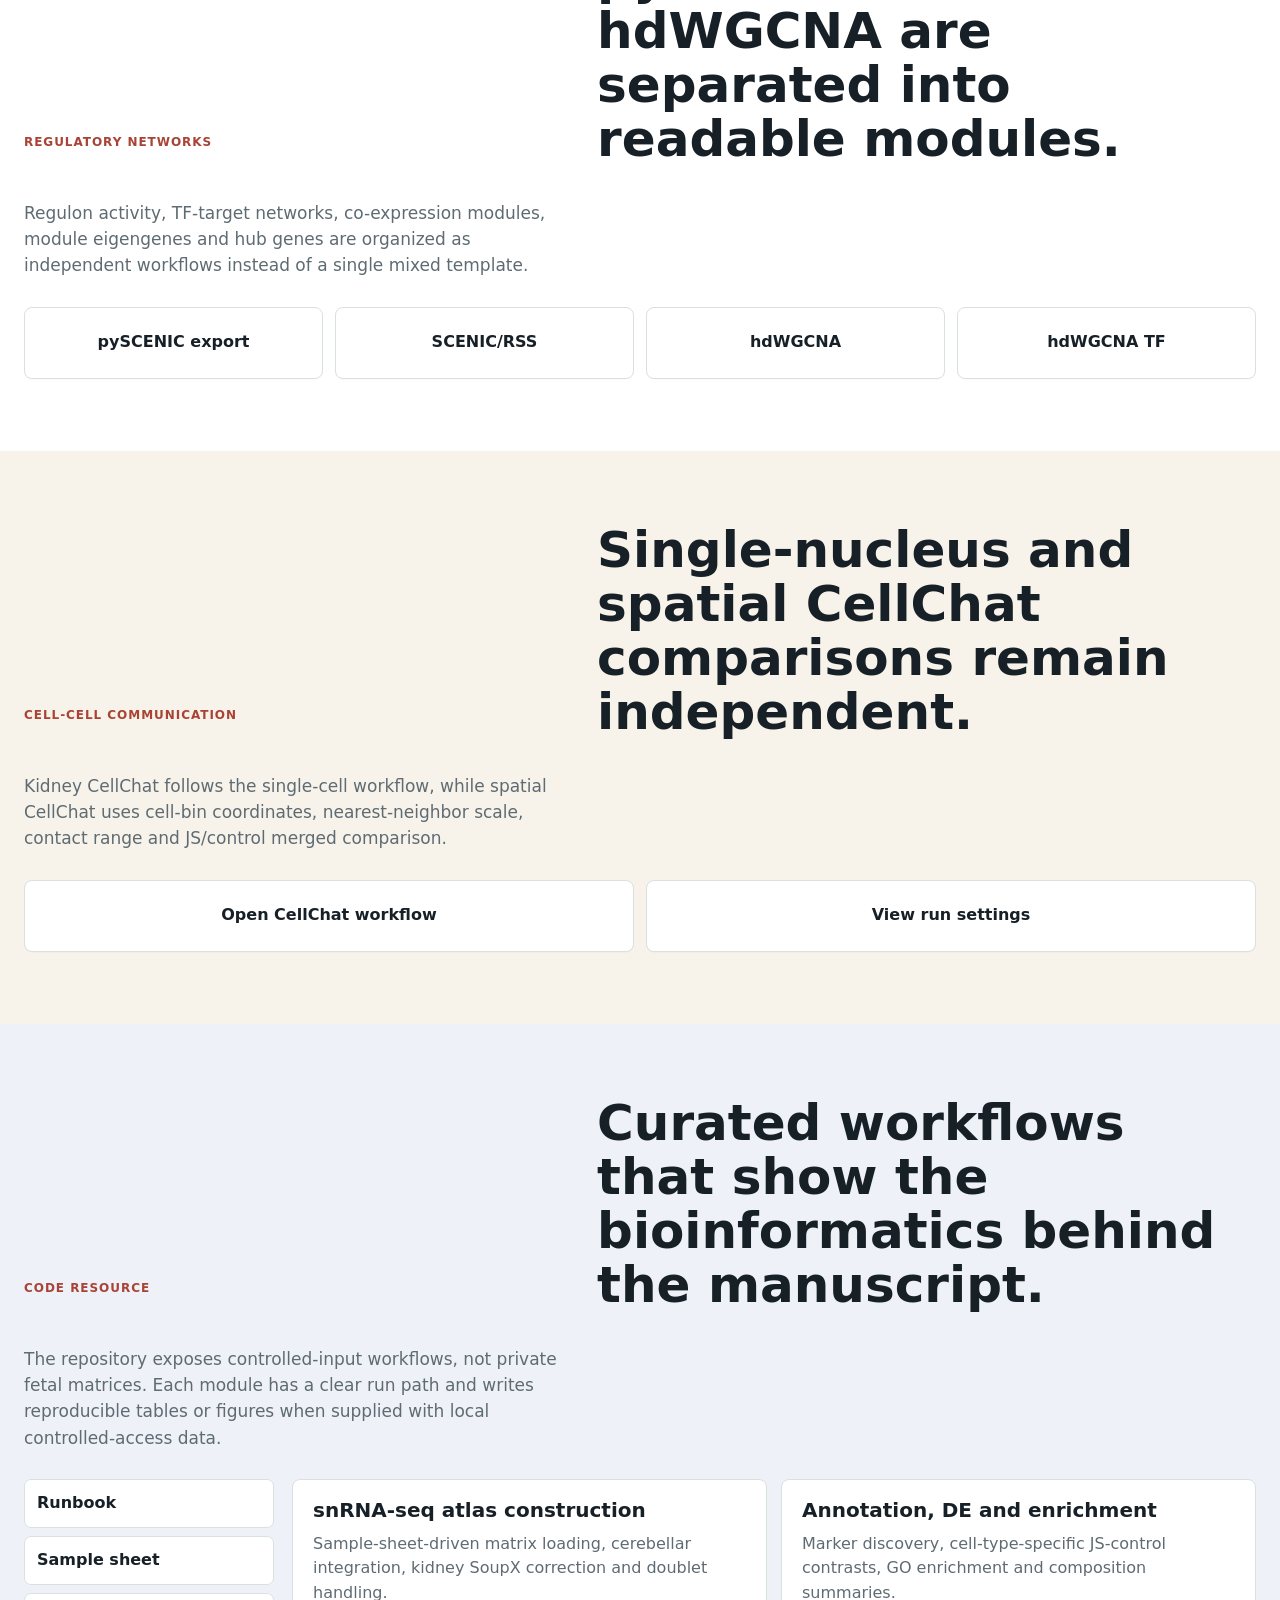
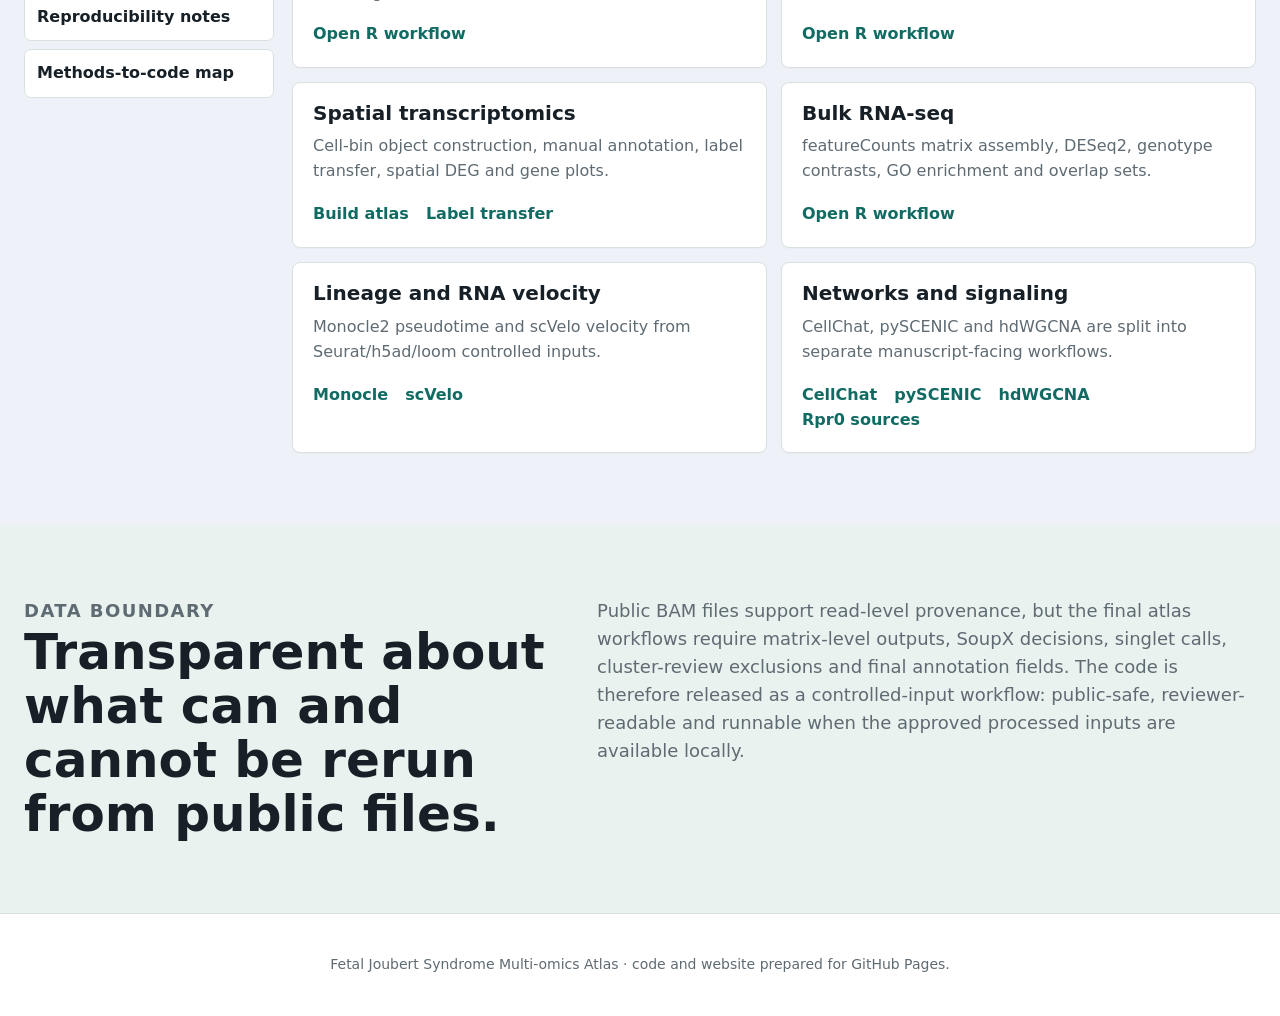
==== commit bfde117b: "Curate Rpr0 network analysis workflows" ====
--- a/index.html
+++ b/index.html
@@ -203,9 +203,10 @@
           </p>
         </div>
         <div class="method-strip">
-          <a href="code/analysis/08_pyscenic/pyscenic_downstream_public.R">pySCENIC downstream</a>
-          <a href="code/analysis/08_pyscenic/spatial_cellbin_export_for_pyscenic.R">spatial pySCENIC export</a>
+          <a href="code/analysis/08_pyscenic/export_seurat_counts_for_pyscenic.R">pySCENIC export</a>
+          <a href="code/analysis/08_pyscenic/pyscenic_downstream_public.R">SCENIC/RSS</a>
           <a href="code/analysis/09_hdwgcna/hdwgcna_public_workflow.R">hdWGCNA</a>
+          <a href="code/analysis/09_hdwgcna/hdwgcna_tf_network_public.R">hdWGCNA TF</a>
         </div>
       </section>
 
@@ -274,6 +275,7 @@
               <a href="code/analysis/07_cellchat/cellchat_public_workflows.R">CellChat</a>
               <a href="code/analysis/08_pyscenic/pyscenic_downstream_public.R">pySCENIC</a>
               <a href="code/analysis/09_hdwgcna/hdwgcna_public_workflow.R">hdWGCNA</a>
+              <a href="code/docs/RPR0_SOURCE_INVENTORY.md">Rpr0 sources</a>
             </article>
           </div>
         </div>
--- a/assets/css/styles.css
+++ b/assets/css/styles.css
@@ -293,7 +293,7 @@
 
 .method-strip {
   display: grid;
-  grid-template-columns: repeat(3, 1fr);
+  grid-template-columns: repeat(auto-fit, minmax(190px, 1fr));
   gap: 12px;
 }
 
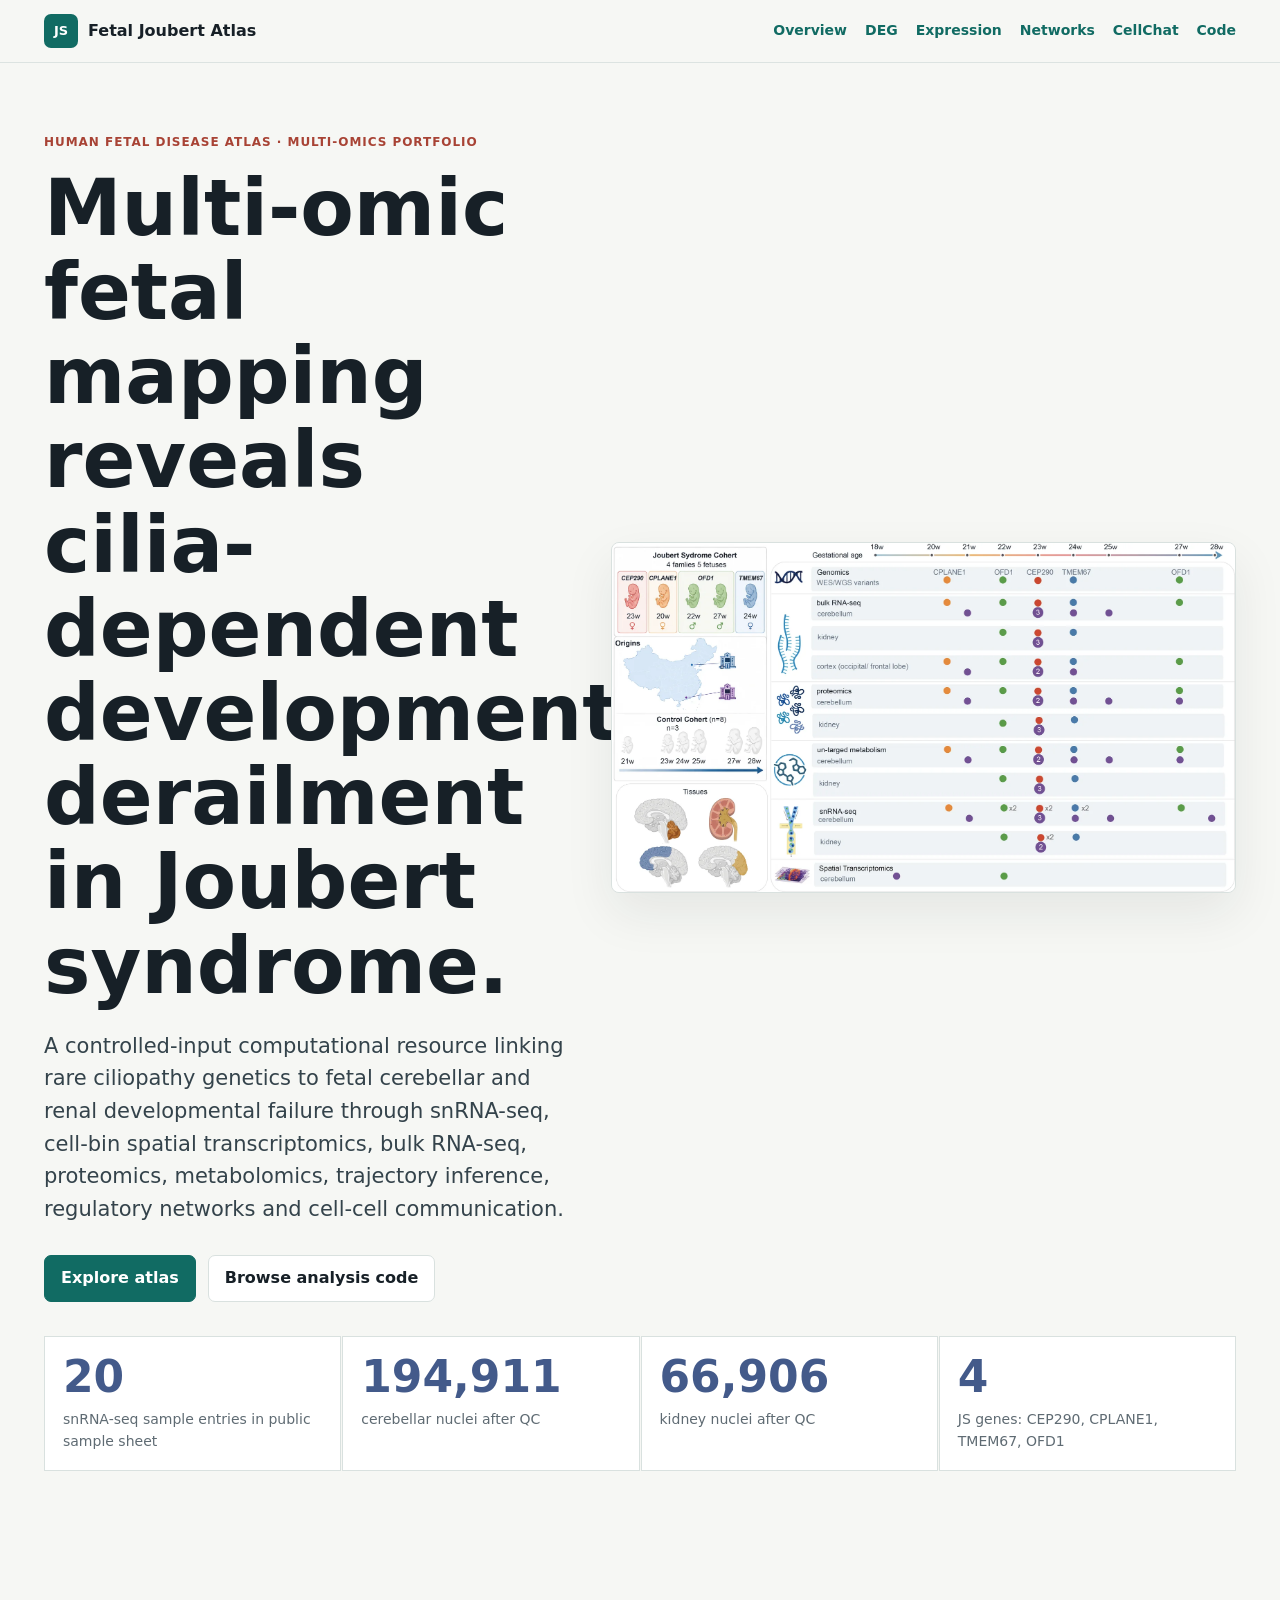
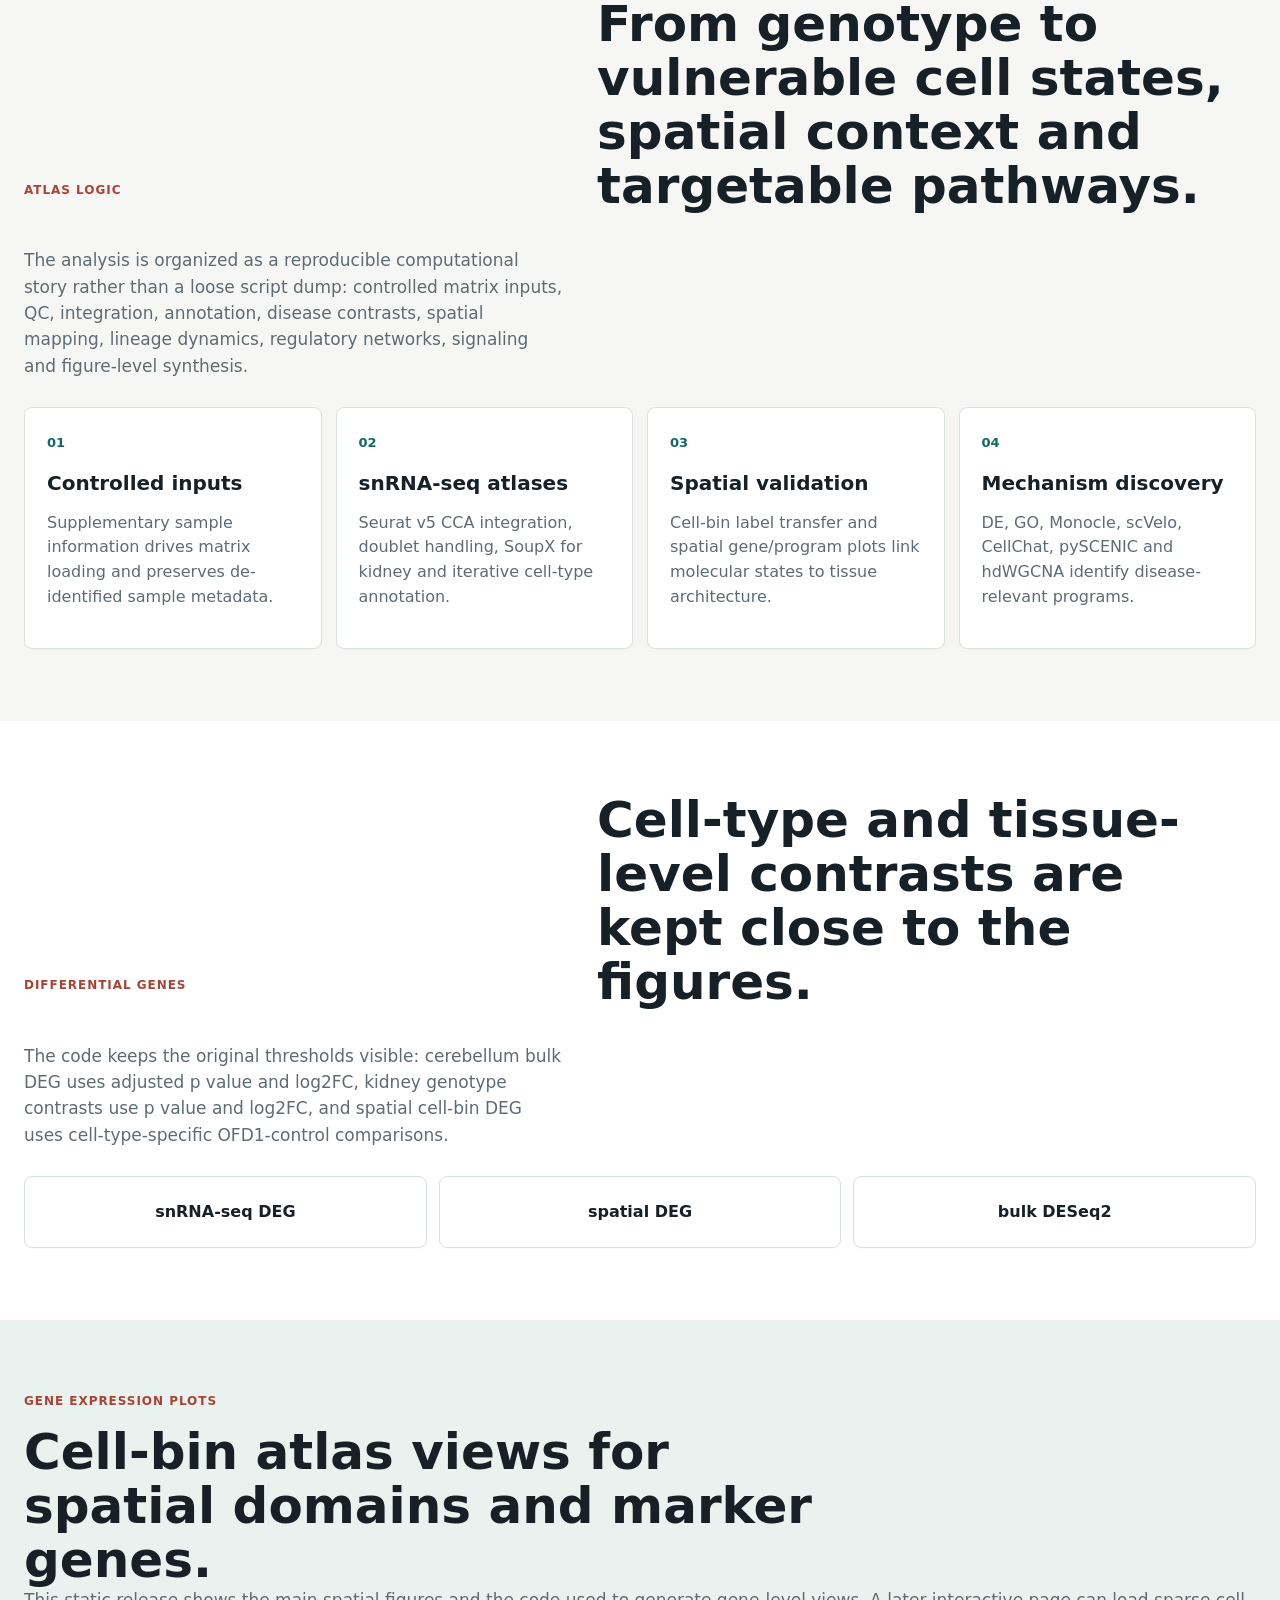
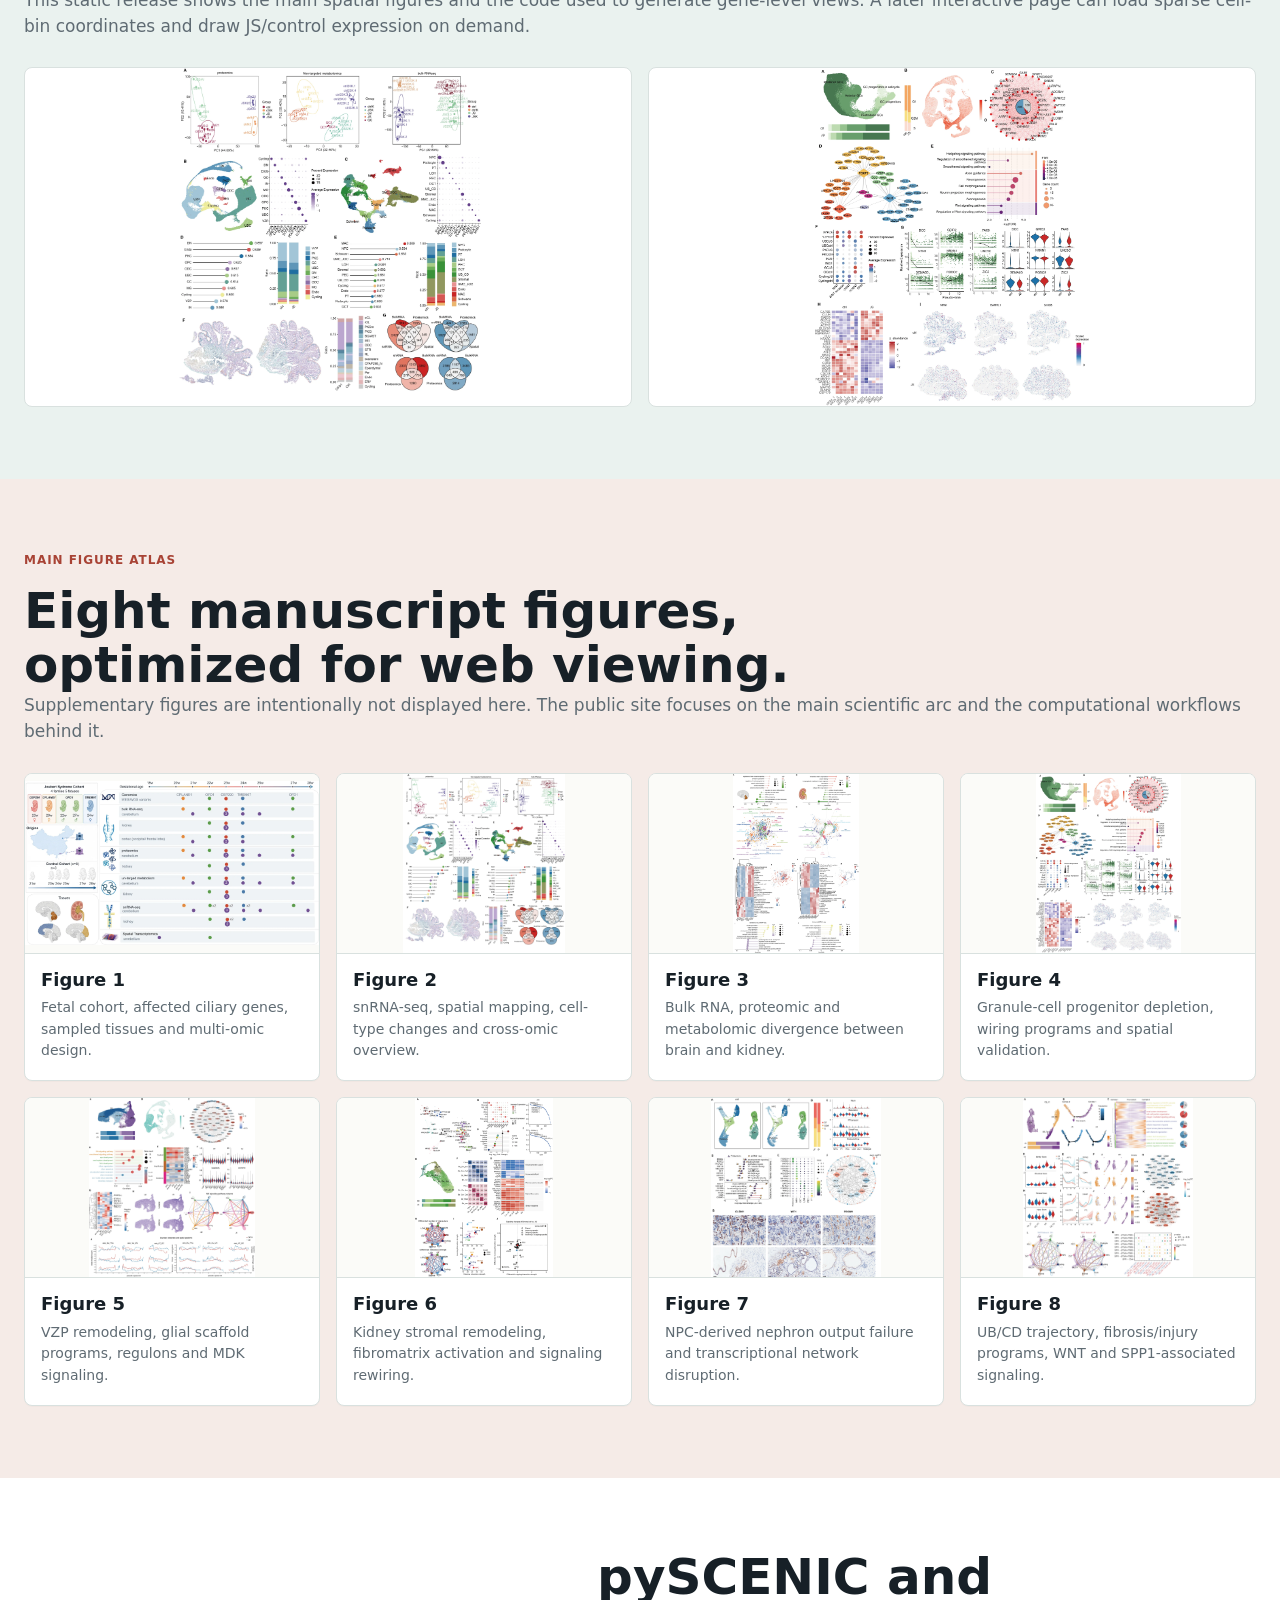
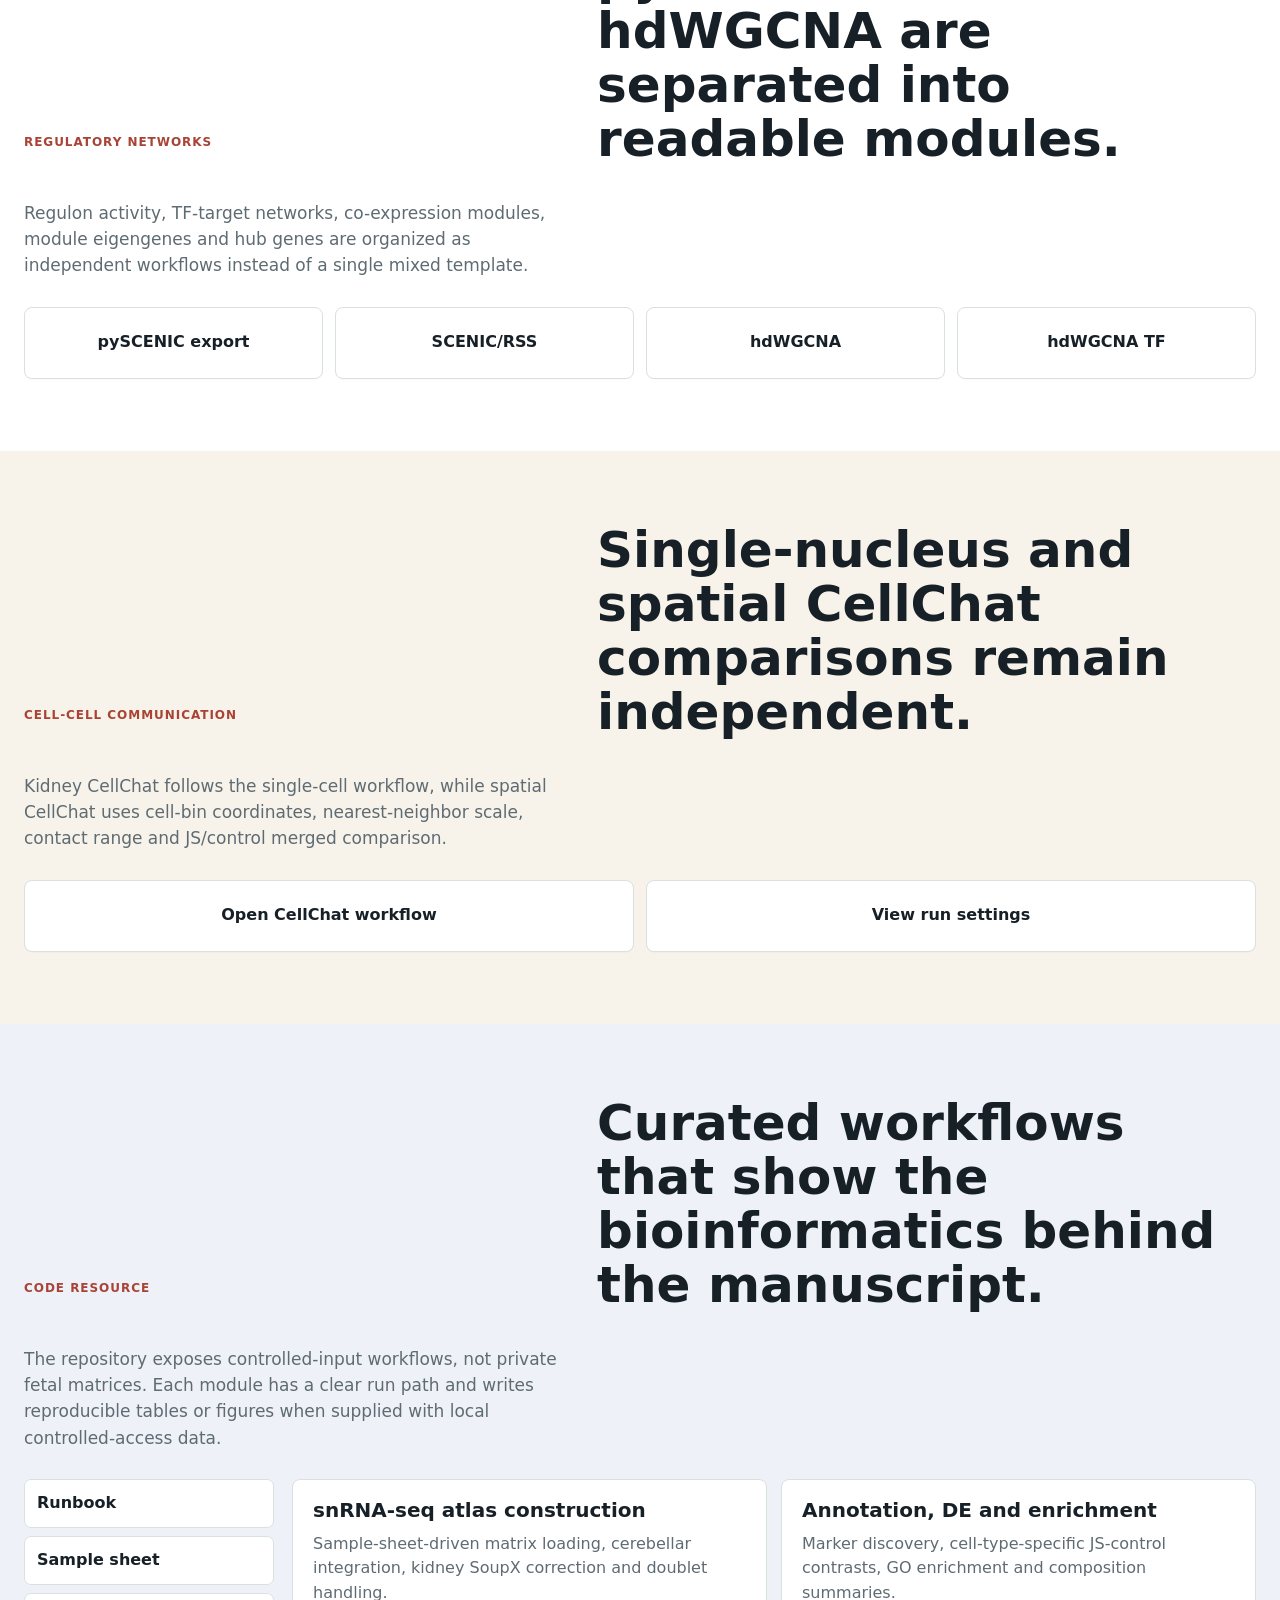
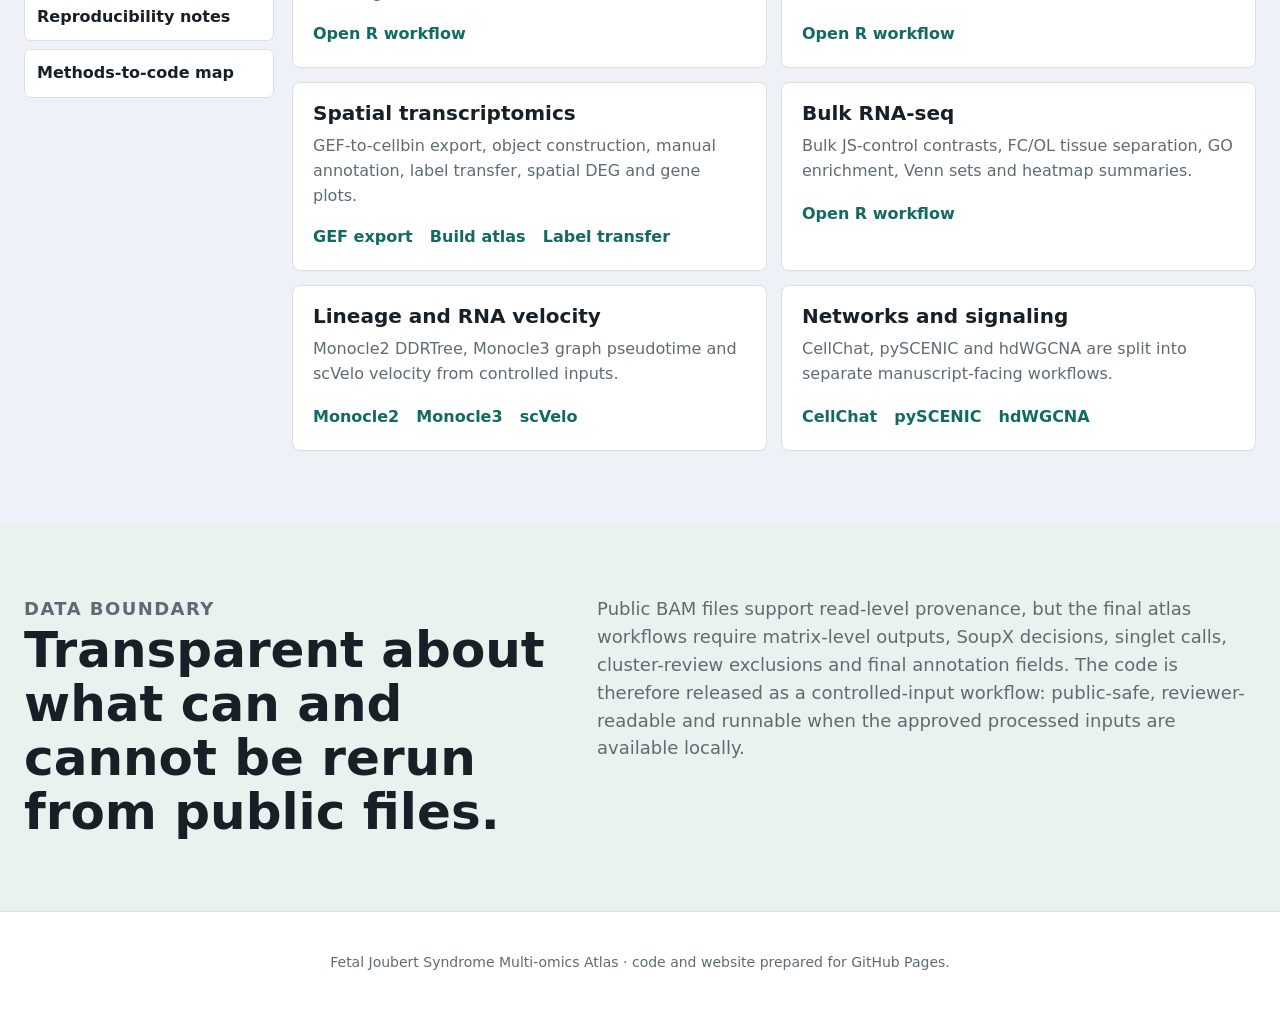
==== commit 8cf09ea4: "Refine public analysis workflows" ====
--- a/index.html
+++ b/index.html
@@ -254,19 +254,21 @@
             </article>
             <article>
               <h3>Spatial transcriptomics</h3>
-              <p>Cell-bin object construction, manual annotation, label transfer, spatial DEG and gene plots.</p>
+              <p>GEF-to-cellbin export, object construction, manual annotation, label transfer, spatial DEG and gene plots.</p>
+              <a href="code/analysis/04_spatial_transcriptomics/export_cellbin_gef_to_h5ad.py">GEF export</a>
               <a href="code/analysis/04_spatial_transcriptomics/cellbin_build_and_annotation.R">Build atlas</a>
               <a href="code/analysis/04_spatial_transcriptomics/st_label_transfer_and_celltype_deg.R">Label transfer</a>
             </article>
             <article>
               <h3>Bulk RNA-seq</h3>
-              <p>featureCounts matrix assembly, DESeq2, genotype contrasts, GO enrichment and overlap sets.</p>
+              <p>Bulk JS-control contrasts, FC/OL tissue separation, GO enrichment, Venn sets and heatmap summaries.</p>
               <a href="code/analysis/05_bulk_multiomics/bulk_deseq2_go_figures.R">Open R workflow</a>
             </article>
             <article>
               <h3>Lineage and RNA velocity</h3>
-              <p>Monocle2 pseudotime and scVelo velocity from Seurat/h5ad/loom controlled inputs.</p>
-              <a href="code/analysis/06_lineage_velocity/monocle_lineage_template.R">Monocle</a>
+              <p>Monocle2 DDRTree, Monocle3 graph pseudotime and scVelo velocity from controlled inputs.</p>
+              <a href="code/analysis/06_lineage_velocity/monocle2_ddrtree_lineage.R">Monocle2</a>
+              <a href="code/analysis/06_lineage_velocity/monocle3_graph_lineage.R">Monocle3</a>
               <a href="code/analysis/06_lineage_velocity/scvelo_velocity_template.py">scVelo</a>
             </article>
             <article>
@@ -275,7 +277,6 @@
               <a href="code/analysis/07_cellchat/cellchat_public_workflows.R">CellChat</a>
               <a href="code/analysis/08_pyscenic/pyscenic_downstream_public.R">pySCENIC</a>
               <a href="code/analysis/09_hdwgcna/hdwgcna_public_workflow.R">hdWGCNA</a>
-              <a href="code/docs/RPR0_SOURCE_INVENTORY.md">Rpr0 sources</a>
             </article>
           </div>
         </div>
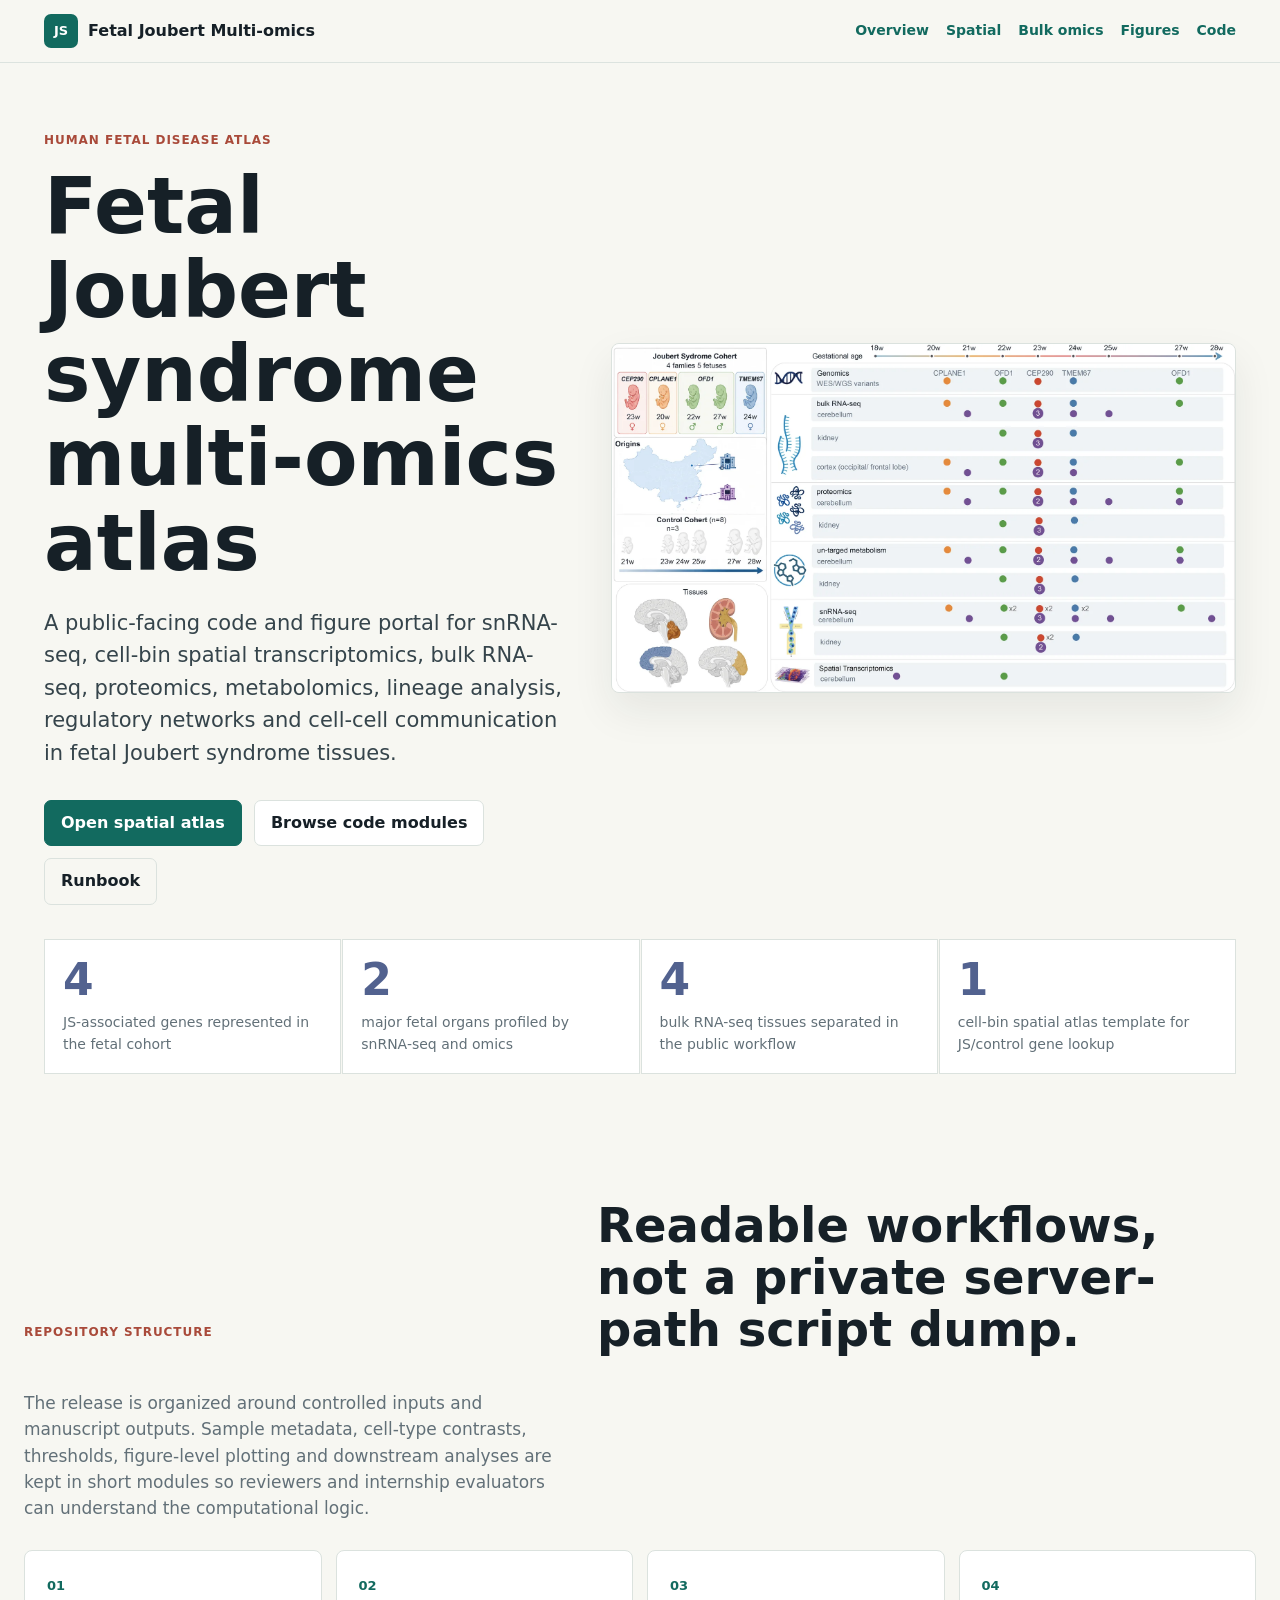
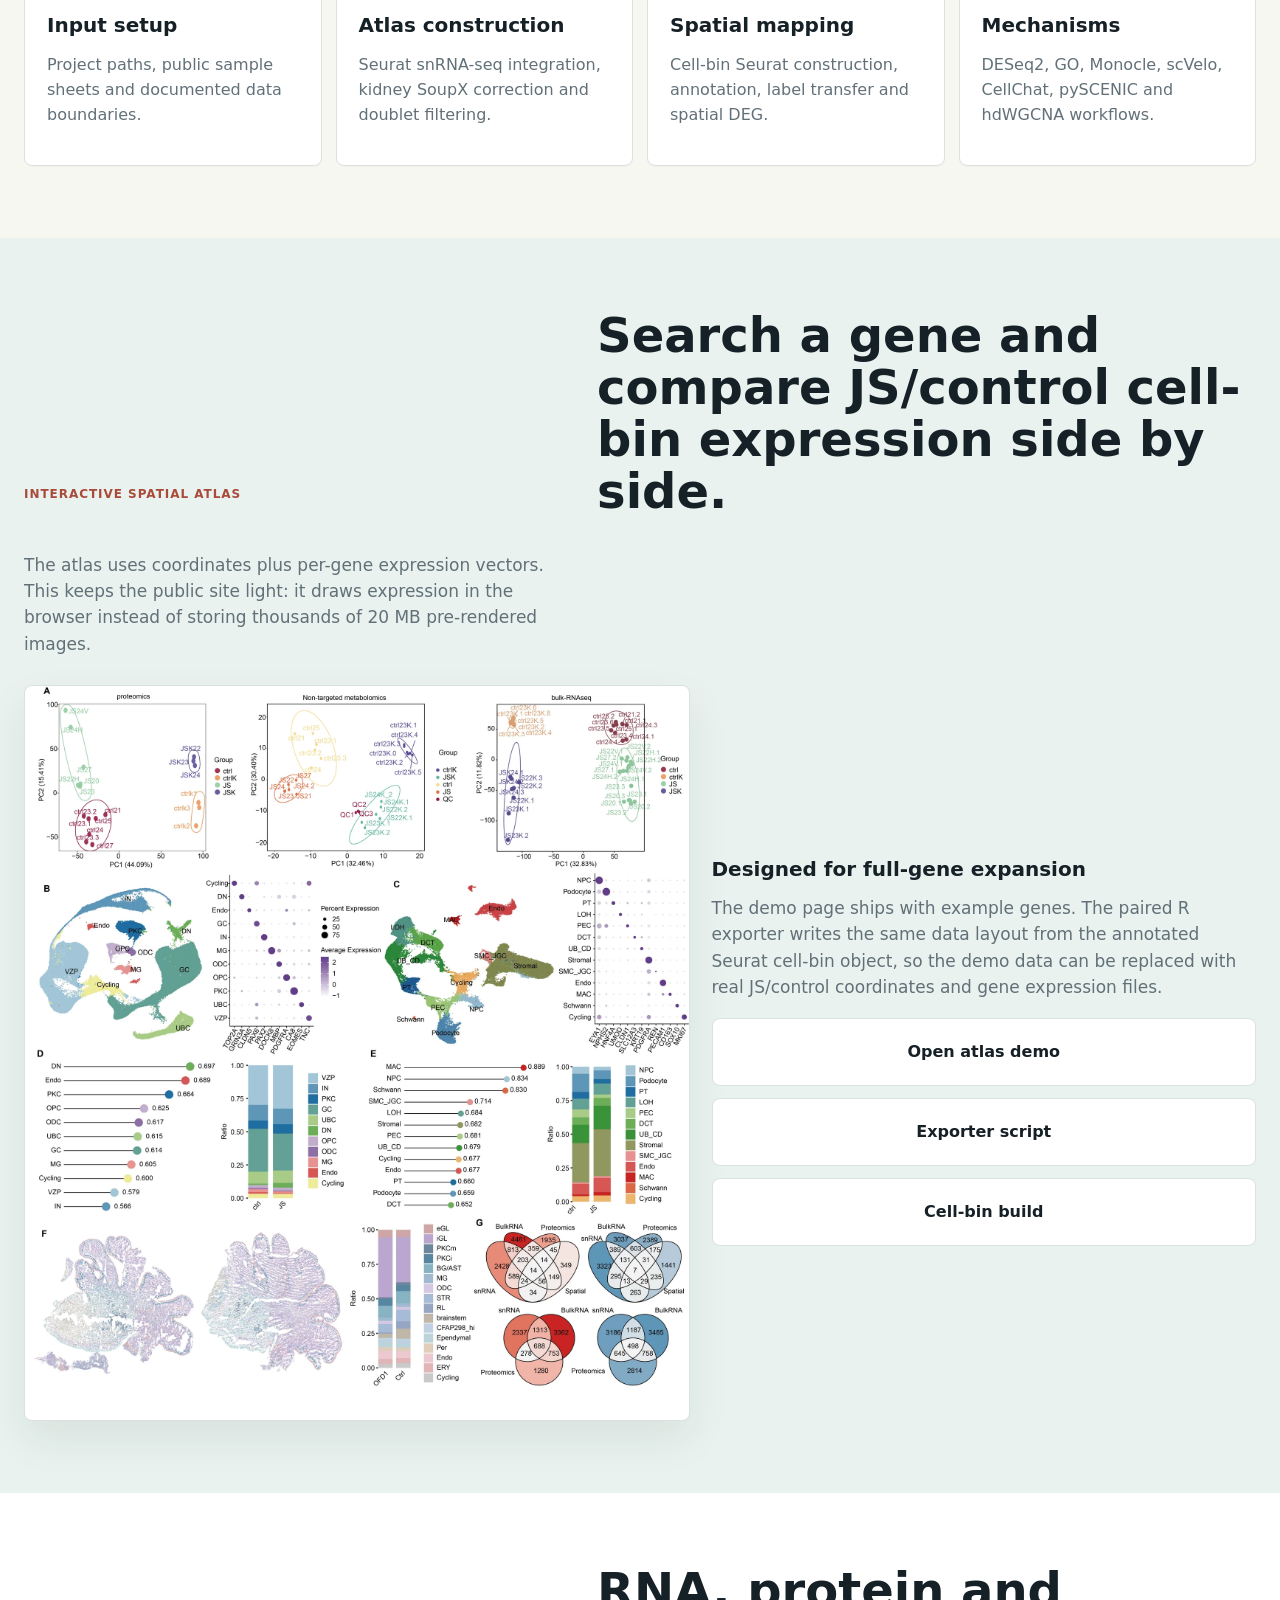
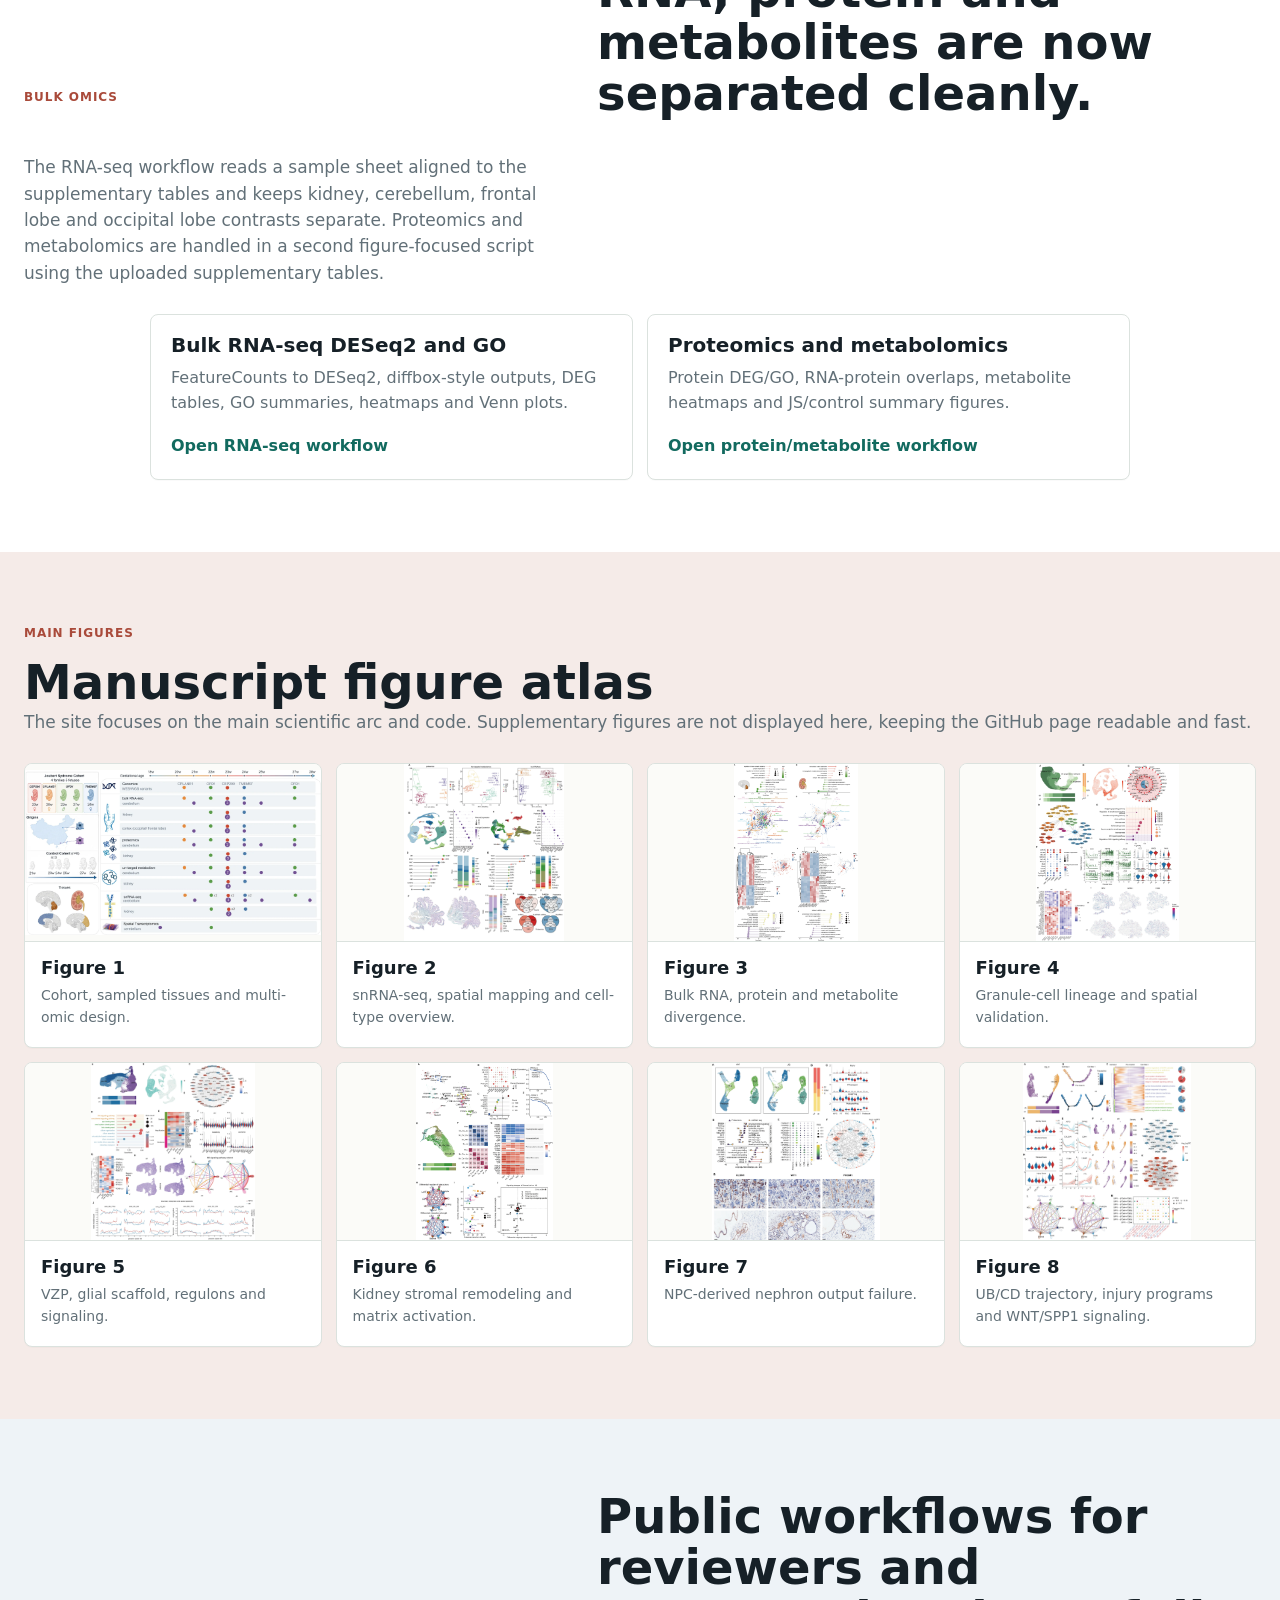
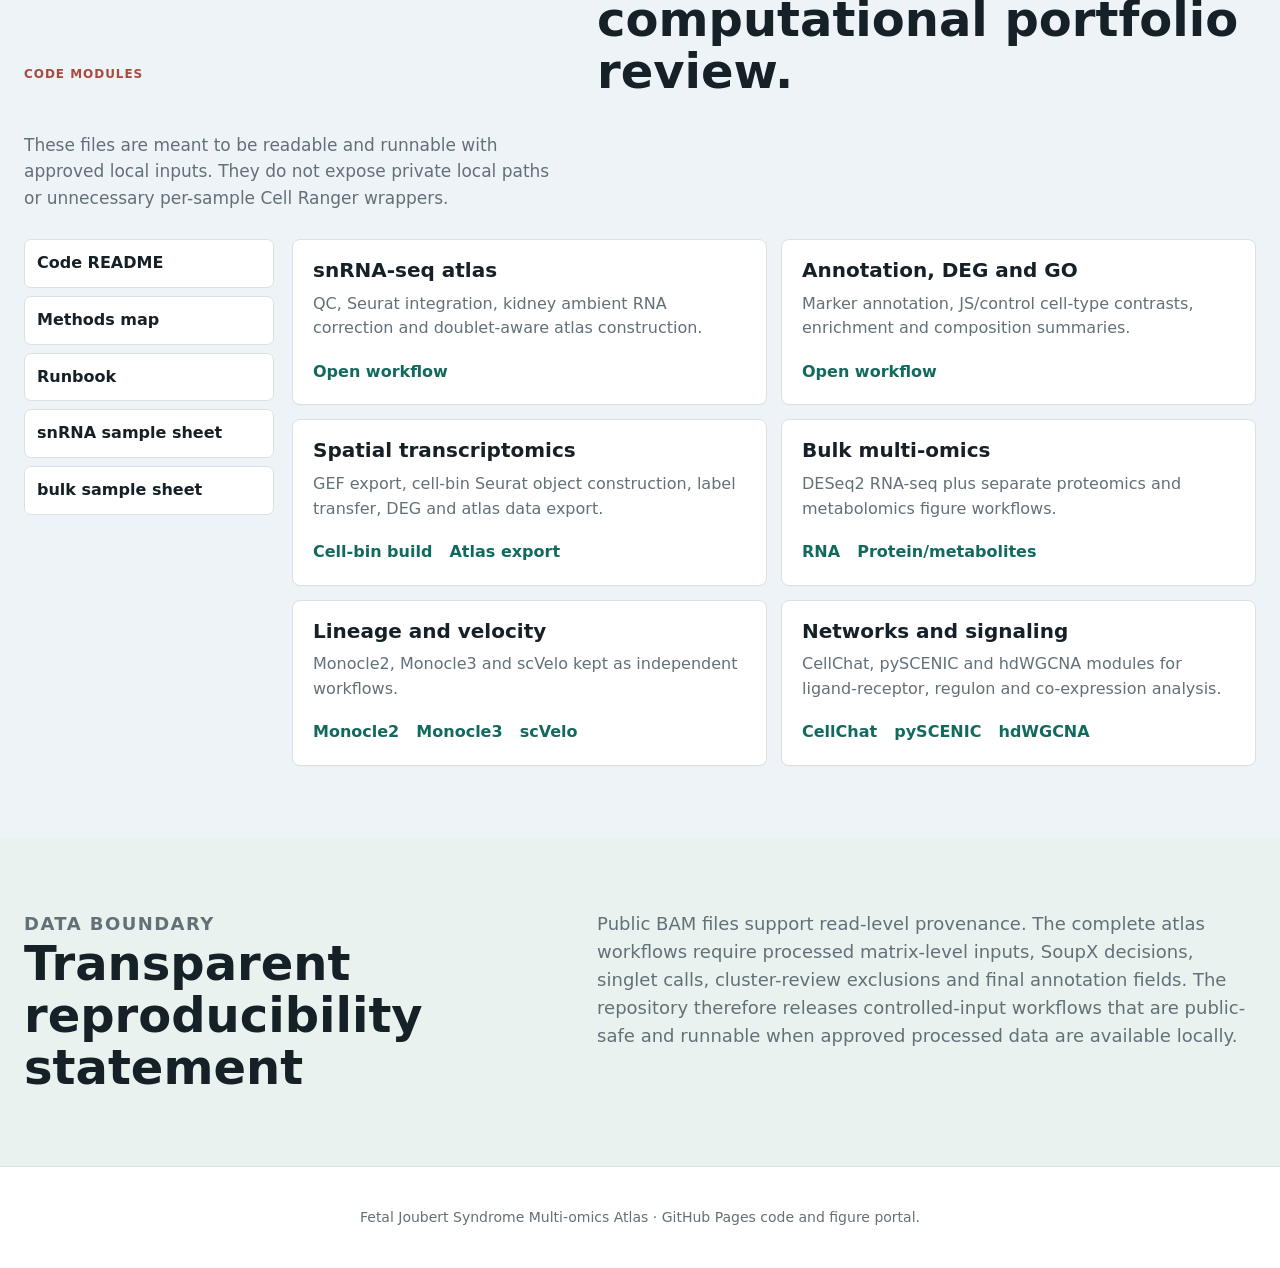
==== commit f52f949e: "Update public code website and spatial atlas" ====
--- a/index.html
+++ b/index.html
@@ -3,7 +3,7 @@
   <head>
     <meta charset="utf-8">
     <meta name="viewport" content="width=device-width, initial-scale=1">
-    <meta name="description" content="Fetal Joubert syndrome multi-omics atlas integrating snRNA-seq, spatial transcriptomics, bulk omics, trajectories, regulatory networks and signaling analysis.">
+    <meta name="description" content="Public code and figure portal for a fetal Joubert syndrome multi-omics atlas.">
     <title>Fetal Joubert Syndrome Multi-omics Atlas</title>
     <link rel="icon" href="favicon.svg" type="image/svg+xml">
     <link rel="stylesheet" href="assets/css/styles.css">
@@ -13,14 +13,13 @@
       <nav class="nav" aria-label="Primary navigation">
         <a class="brand" href="#top">
           <span class="brand-mark">JS</span>
-          <span>Fetal Joubert Atlas</span>
+          <span>Fetal Joubert Multi-omics</span>
         </a>
         <div class="nav-links">
           <a href="#overview">Overview</a>
-          <a href="#deg">DEG</a>
-          <a href="#expression">Expression</a>
-          <a href="#networks">Networks</a>
-          <a href="#cellchat">CellChat</a>
+          <a href="#spatial">Spatial</a>
+          <a href="#bulk">Bulk omics</a>
+          <a href="#figures">Figures</a>
           <a href="#code">Code</a>
         </div>
       </nav>
@@ -29,251 +28,213 @@
     <main id="top">
       <section class="hero">
         <div class="hero-copy">
-          <p class="eyebrow">Human fetal disease atlas · multi-omics portfolio</p>
-          <h1>Multi-omic fetal mapping reveals cilia-dependent developmental derailment in Joubert syndrome.</h1>
+          <p class="eyebrow">Human fetal disease atlas</p>
+          <h1>Fetal Joubert syndrome multi-omics atlas</h1>
           <p class="lead">
-            A controlled-input computational resource linking rare ciliopathy genetics to fetal cerebellar and renal
-            developmental failure through snRNA-seq, cell-bin spatial transcriptomics, bulk RNA-seq, proteomics,
-            metabolomics, trajectory inference, regulatory networks and cell-cell communication.
+            A public-facing code and figure portal for snRNA-seq, cell-bin spatial transcriptomics,
+            bulk RNA-seq, proteomics, metabolomics, lineage analysis, regulatory networks and
+            cell-cell communication in fetal Joubert syndrome tissues.
           </p>
           <div class="hero-actions">
-            <a class="button primary" href="#overview">Explore atlas</a>
-            <a class="button" href="#code">Browse analysis code</a>
+            <a class="button primary" href="spatial_atlas/index.html">Open spatial atlas</a>
+            <a class="button" href="#code">Browse code modules</a>
+            <a class="button quiet" href="code/docs/PUBLIC_WORKFLOW_RUNBOOK.md">Runbook</a>
           </div>
         </div>
         <figure class="hero-media">
-          <img src="assets/figures/f1.webp" alt="Overview of the fetal Joubert syndrome cohort and multi-omic study design">
+          <img src="assets/figures/f1.webp" alt="Cohort and multi-omic study design">
         </figure>
       </section>
 
       <section class="metrics" aria-label="Study scale">
-        <div><strong>20</strong><span>snRNA-seq sample entries in public sample sheet</span></div>
-        <div><strong>194,911</strong><span>cerebellar nuclei after QC</span></div>
-        <div><strong>66,906</strong><span>kidney nuclei after QC</span></div>
-        <div><strong>4</strong><span>JS genes: CEP290, CPLANE1, TMEM67, OFD1</span></div>
+        <div><strong>4</strong><span>JS-associated genes represented in the fetal cohort</span></div>
+        <div><strong>2</strong><span>major fetal organs profiled by snRNA-seq and omics</span></div>
+        <div><strong>4</strong><span>bulk RNA-seq tissues separated in the public workflow</span></div>
+        <div><strong>1</strong><span>cell-bin spatial atlas template for JS/control gene lookup</span></div>
       </section>
 
       <section id="overview" class="section">
         <div class="section-head">
-          <p class="eyebrow">Atlas logic</p>
-          <h2>From genotype to vulnerable cell states, spatial context and targetable pathways.</h2>
-          <p>
-            The analysis is organized as a reproducible computational story rather than a loose script dump:
-            controlled matrix inputs, QC, integration, annotation, disease contrasts, spatial mapping, lineage dynamics,
-            regulatory networks, signaling and figure-level synthesis.
+          <p class="eyebrow">Repository structure</p>
+          <h2>Readable workflows, not a private server-path script dump.</h2>
+          <p>
+            The release is organized around controlled inputs and manuscript outputs. Sample metadata,
+            cell-type contrasts, thresholds, figure-level plotting and downstream analyses are kept in
+            short modules so reviewers and internship evaluators can understand the computational logic.
           </p>
         </div>
         <div class="track-grid">
           <article>
             <span>01</span>
-            <h3>Controlled inputs</h3>
-            <p>Supplementary sample information drives matrix loading and preserves de-identified sample metadata.</p>
+            <h3>Input setup</h3>
+            <p>Project paths, public sample sheets and documented data boundaries.</p>
           </article>
           <article>
             <span>02</span>
-            <h3>snRNA-seq atlases</h3>
-            <p>Seurat v5 CCA integration, doublet handling, SoupX for kidney and iterative cell-type annotation.</p>
+            <h3>Atlas construction</h3>
+            <p>Seurat snRNA-seq integration, kidney SoupX correction and doublet filtering.</p>
           </article>
           <article>
             <span>03</span>
-            <h3>Spatial validation</h3>
-            <p>Cell-bin label transfer and spatial gene/program plots link molecular states to tissue architecture.</p>
+            <h3>Spatial mapping</h3>
+            <p>Cell-bin Seurat construction, annotation, label transfer and spatial DEG.</p>
           </article>
           <article>
             <span>04</span>
-            <h3>Mechanism discovery</h3>
-            <p>DE, GO, Monocle, scVelo, CellChat, pySCENIC and hdWGCNA identify disease-relevant programs.</p>
-          </article>
-        </div>
-      </section>
-
-      <section id="deg" class="section atlas-panel">
-        <div class="section-head">
-          <p class="eyebrow">Differential genes</p>
-          <h2>Cell-type and tissue-level contrasts are kept close to the figures.</h2>
-          <p>
-            The code keeps the original thresholds visible: cerebellum bulk DEG uses adjusted p value and log2FC,
-            kidney genotype contrasts use p value and log2FC, and spatial cell-bin DEG uses cell-type-specific
-            OFD1-control comparisons.
-          </p>
-        </div>
-        <div class="method-strip">
-          <a href="code/analysis/03_annotation_de_enrichment/annotation_markers_de_enrichment.R">snRNA-seq DEG</a>
-          <a href="code/analysis/04_spatial_transcriptomics/st_label_transfer_and_celltype_deg.R">spatial DEG</a>
-          <a href="code/analysis/05_bulk_multiomics/bulk_deseq2_go_figures.R">bulk DESeq2</a>
-        </div>
-      </section>
-
-      <section id="expression" class="section expression-panel">
-        <div class="section-head compact">
-          <p class="eyebrow">Gene expression plots</p>
-          <h2>Cell-bin atlas views for spatial domains and marker genes.</h2>
-          <p>
-            This static release shows the main spatial figures and the code used to generate gene-level views.
-            A later interactive page can load sparse cell-bin coordinates and draw JS/control expression on demand.
-          </p>
-        </div>
-        <div class="preview-row">
-          <button class="figure-button wide" data-figure="assets/figures/f2.webp" data-title="Figure 2 | snRNA-seq and spatial atlas">
-            <img src="assets/figures/f2.webp" alt="Spatial atlas preview">
-          </button>
-          <button class="figure-button wide" data-figure="assets/figures/f4.webp" data-title="Figure 4 | Cerebellar lineage and spatial validation">
-            <img src="assets/figures/f4.webp" alt="Cerebellar spatial validation preview">
-          </button>
+            <h3>Mechanisms</h3>
+            <p>DESeq2, GO, Monocle, scVelo, CellChat, pySCENIC and hdWGCNA workflows.</p>
+          </article>
+        </div>
+      </section>
+
+      <section id="spatial" class="section spatial-section">
+        <div class="section-head">
+          <p class="eyebrow">Interactive spatial atlas</p>
+          <h2>Search a gene and compare JS/control cell-bin expression side by side.</h2>
+          <p>
+            The atlas uses coordinates plus per-gene expression vectors. This keeps the public site light:
+            it draws expression in the browser instead of storing thousands of 20 MB pre-rendered images.
+          </p>
+        </div>
+        <div class="feature-split">
+          <figure class="feature-image">
+            <img src="assets/figures/f2.webp" alt="Spatial and single-nucleus atlas preview">
+          </figure>
+          <div class="feature-copy">
+            <h3>Designed for full-gene expansion</h3>
+            <p>
+              The demo page ships with example genes. The paired R exporter writes the same data layout
+              from the annotated Seurat cell-bin object, so the demo data can be replaced with real
+              JS/control coordinates and gene expression files.
+            </p>
+            <div class="method-strip tight">
+              <a href="spatial_atlas/index.html">Open atlas demo</a>
+              <a href="code/analysis/04_spatial_transcriptomics/export_spatial_point_atlas_data.R">Exporter script</a>
+              <a href="code/analysis/04_spatial_transcriptomics/cellbin_build_and_annotation.R">Cell-bin build</a>
+            </div>
+          </div>
+        </div>
+      </section>
+
+      <section id="bulk" class="section bulk-section">
+        <div class="section-head">
+          <p class="eyebrow">Bulk omics</p>
+          <h2>RNA, protein and metabolites are now separated cleanly.</h2>
+          <p>
+            The RNA-seq workflow reads a sample sheet aligned to the supplementary tables and keeps kidney,
+            cerebellum, frontal lobe and occipital lobe contrasts separate. Proteomics and metabolomics
+            are handled in a second figure-focused script using the uploaded supplementary tables.
+          </p>
+        </div>
+        <div class="code-modules compact-grid">
+          <article>
+            <h3>Bulk RNA-seq DESeq2 and GO</h3>
+            <p>FeatureCounts to DESeq2, diffbox-style outputs, DEG tables, GO summaries, heatmaps and Venn plots.</p>
+            <a href="code/analysis/05_bulk_multiomics/bulk_rnaseq_deseq2_go.R">Open RNA-seq workflow</a>
+          </article>
+          <article>
+            <h3>Proteomics and metabolomics</h3>
+            <p>Protein DEG/GO, RNA-protein overlaps, metabolite heatmaps and JS/control summary figures.</p>
+            <a href="code/analysis/05_bulk_multiomics/proteomics_metabolomics_figures.R">Open protein/metabolite workflow</a>
+          </article>
         </div>
       </section>
 
       <section id="figures" class="section figure-section">
         <div class="section-head compact">
-          <p class="eyebrow">Main figure atlas</p>
-          <h2>Eight manuscript figures, optimized for web viewing.</h2>
-          <p>
-            Supplementary figures are intentionally not displayed here. The public site focuses on the main scientific
-            arc and the computational workflows behind it.
-          </p>
-        </div>
-
+          <p class="eyebrow">Main figures</p>
+          <h2>Manuscript figure atlas</h2>
+          <p>
+            The site focuses on the main scientific arc and code. Supplementary figures are not displayed
+            here, keeping the GitHub page readable and fast.
+          </p>
+        </div>
         <div class="figure-grid">
           <article class="figure-card">
-            <button class="figure-button" data-figure="assets/figures/f1.webp" data-title="Figure 1 | Cohort and multi-omic study design">
-              <img src="assets/figures/f1.webp" alt="Figure 1">
-            </button>
-            <h3>Figure 1</h3>
-            <p>Fetal cohort, affected ciliary genes, sampled tissues and multi-omic design.</p>
-          </article>
-          <article class="figure-card">
-            <button class="figure-button" data-figure="assets/figures/f2.webp" data-title="Figure 2 | Fetal multi-omic atlas">
-              <img src="assets/figures/f2.webp" alt="Figure 2">
-            </button>
-            <h3>Figure 2</h3>
-            <p>snRNA-seq, spatial mapping, cell-type changes and cross-omic overview.</p>
-          </article>
-          <article class="figure-card">
-            <button class="figure-button" data-figure="assets/figures/f3.webp" data-title="Figure 3 | Bulk-omic divergence">
-              <img src="assets/figures/f3.webp" alt="Figure 3">
-            </button>
-            <h3>Figure 3</h3>
-            <p>Bulk RNA, proteomic and metabolomic divergence between brain and kidney.</p>
-          </article>
-          <article class="figure-card">
-            <button class="figure-button" data-figure="assets/figures/f4.webp" data-title="Figure 4 | Granule-cell progenitor depletion">
-              <img src="assets/figures/f4.webp" alt="Figure 4">
-            </button>
-            <h3>Figure 4</h3>
-            <p>Granule-cell progenitor depletion, wiring programs and spatial validation.</p>
-          </article>
-          <article class="figure-card">
-            <button class="figure-button" data-figure="assets/figures/f5.webp" data-title="Figure 5 | VZP glial scaffold shift">
-              <img src="assets/figures/f5.webp" alt="Figure 5">
-            </button>
-            <h3>Figure 5</h3>
-            <p>VZP remodeling, glial scaffold programs, regulons and MDK signaling.</p>
-          </article>
-          <article class="figure-card">
-            <button class="figure-button" data-figure="assets/figures/f6.webp" data-title="Figure 6 | Kidney stromal remodeling">
-              <img src="assets/figures/f6.webp" alt="Figure 6">
-            </button>
-            <h3>Figure 6</h3>
-            <p>Kidney stromal remodeling, fibromatrix activation and signaling rewiring.</p>
-          </article>
-          <article class="figure-card">
-            <button class="figure-button" data-figure="assets/figures/f7.webp" data-title="Figure 7 | Nephron output failure">
-              <img src="assets/figures/f7.webp" alt="Figure 7">
-            </button>
-            <h3>Figure 7</h3>
-            <p>NPC-derived nephron output failure and transcriptional network disruption.</p>
-          </article>
-          <article class="figure-card">
-            <button class="figure-button" data-figure="assets/figures/f8.webp" data-title="Figure 8 | UB/CD injury signaling">
-              <img src="assets/figures/f8.webp" alt="Figure 8">
-            </button>
-            <h3>Figure 8</h3>
-            <p>UB/CD trajectory, fibrosis/injury programs, WNT and SPP1-associated signaling.</p>
-          </article>
-        </div>
-      </section>
-
-      <section id="networks" class="section atlas-panel">
-        <div class="section-head">
-          <p class="eyebrow">Regulatory networks</p>
-          <h2>pySCENIC and hdWGCNA are separated into readable modules.</h2>
-          <p>
-            Regulon activity, TF-target networks, co-expression modules, module eigengenes and hub genes are organized
-            as independent workflows instead of a single mixed template.
-          </p>
-        </div>
-        <div class="method-strip">
-          <a href="code/analysis/08_pyscenic/export_seurat_counts_for_pyscenic.R">pySCENIC export</a>
-          <a href="code/analysis/08_pyscenic/pyscenic_downstream_public.R">SCENIC/RSS</a>
-          <a href="code/analysis/09_hdwgcna/hdwgcna_public_workflow.R">hdWGCNA</a>
-          <a href="code/analysis/09_hdwgcna/hdwgcna_tf_network_public.R">hdWGCNA TF</a>
-        </div>
-      </section>
-
-      <section id="cellchat" class="section communication-panel">
-        <div class="section-head">
-          <p class="eyebrow">Cell-cell communication</p>
-          <h2>Single-nucleus and spatial CellChat comparisons remain independent.</h2>
-          <p>
-            Kidney CellChat follows the single-cell workflow, while spatial CellChat uses cell-bin coordinates,
-            nearest-neighbor scale, contact range and JS/control merged comparison.
-          </p>
-        </div>
-        <div class="method-strip">
-          <a href="code/analysis/07_cellchat/cellchat_public_workflows.R">Open CellChat workflow</a>
-          <a href="code/docs/PUBLIC_WORKFLOW_RUNBOOK.md">View run settings</a>
+            <button class="figure-button" data-figure="assets/figures/f1.webp" data-title="Figure 1 | Cohort and study design"><img src="assets/figures/f1.webp" alt="Figure 1"></button>
+            <h3>Figure 1</h3><p>Cohort, sampled tissues and multi-omic design.</p>
+          </article>
+          <article class="figure-card">
+            <button class="figure-button" data-figure="assets/figures/f2.webp" data-title="Figure 2 | snRNA-seq and spatial atlas"><img src="assets/figures/f2.webp" alt="Figure 2"></button>
+            <h3>Figure 2</h3><p>snRNA-seq, spatial mapping and cell-type overview.</p>
+          </article>
+          <article class="figure-card">
+            <button class="figure-button" data-figure="assets/figures/f3.webp" data-title="Figure 3 | Bulk omics"><img src="assets/figures/f3.webp" alt="Figure 3"></button>
+            <h3>Figure 3</h3><p>Bulk RNA, protein and metabolite divergence.</p>
+          </article>
+          <article class="figure-card">
+            <button class="figure-button" data-figure="assets/figures/f4.webp" data-title="Figure 4 | Cerebellar lineage"><img src="assets/figures/f4.webp" alt="Figure 4"></button>
+            <h3>Figure 4</h3><p>Granule-cell lineage and spatial validation.</p>
+          </article>
+          <article class="figure-card">
+            <button class="figure-button" data-figure="assets/figures/f5.webp" data-title="Figure 5 | Glial and signaling programs"><img src="assets/figures/f5.webp" alt="Figure 5"></button>
+            <h3>Figure 5</h3><p>VZP, glial scaffold, regulons and signaling.</p>
+          </article>
+          <article class="figure-card">
+            <button class="figure-button" data-figure="assets/figures/f6.webp" data-title="Figure 6 | Kidney stromal remodeling"><img src="assets/figures/f6.webp" alt="Figure 6"></button>
+            <h3>Figure 6</h3><p>Kidney stromal remodeling and matrix activation.</p>
+          </article>
+          <article class="figure-card">
+            <button class="figure-button" data-figure="assets/figures/f7.webp" data-title="Figure 7 | Nephron output failure"><img src="assets/figures/f7.webp" alt="Figure 7"></button>
+            <h3>Figure 7</h3><p>NPC-derived nephron output failure.</p>
+          </article>
+          <article class="figure-card">
+            <button class="figure-button" data-figure="assets/figures/f8.webp" data-title="Figure 8 | UB/CD injury signaling"><img src="assets/figures/f8.webp" alt="Figure 8"></button>
+            <h3>Figure 8</h3><p>UB/CD trajectory, injury programs and WNT/SPP1 signaling.</p>
+          </article>
         </div>
       </section>
 
       <section id="code" class="section code-section">
         <div class="section-head">
-          <p class="eyebrow">Code resource</p>
-          <h2>Curated workflows that show the bioinformatics behind the manuscript.</h2>
-          <p>
-            The repository exposes controlled-input workflows, not private fetal matrices. Each module has a clear
-            run path and writes reproducible tables or figures when supplied with local controlled-access data.
+          <p class="eyebrow">Code modules</p>
+          <h2>Public workflows for reviewers and computational portfolio review.</h2>
+          <p>
+            These files are meant to be readable and runnable with approved local inputs. They do not expose
+            private local paths or unnecessary per-sample Cell Ranger wrappers.
           </p>
         </div>
         <div class="code-layout">
           <aside class="code-index" aria-label="Code navigation">
+            <a href="code/README.md">Code README</a>
+            <a href="code/docs/METHODS_TO_CODE_MAP.md">Methods map</a>
             <a href="code/docs/PUBLIC_WORKFLOW_RUNBOOK.md">Runbook</a>
-            <a href="code/metadata/snrna_sample_sheet_public_template.csv">Sample sheet</a>
-            <a href="code/docs/DATA_AVAILABILITY_AND_REPRODUCIBILITY.md">Reproducibility notes</a>
-            <a href="code/docs/METHODS_TO_CODE_MAP.md">Methods-to-code map</a>
+            <a href="code/metadata/snrna_sample_sheet_public_template.csv">snRNA sample sheet</a>
+            <a href="code/metadata/bulk_rnaseq_sample_sheet_template.csv">bulk sample sheet</a>
           </aside>
           <div class="code-modules">
             <article>
-              <h3>snRNA-seq atlas construction</h3>
-              <p>Sample-sheet-driven matrix loading, cerebellar integration, kidney SoupX correction and doublet handling.</p>
-              <a href="code/analysis/02_snRNAseq_atlas/seurat_qc_integration_template.R">Open R workflow</a>
-            </article>
-            <article>
-              <h3>Annotation, DE and enrichment</h3>
-              <p>Marker discovery, cell-type-specific JS-control contrasts, GO enrichment and composition summaries.</p>
-              <a href="code/analysis/03_annotation_de_enrichment/annotation_markers_de_enrichment.R">Open R workflow</a>
+              <h3>snRNA-seq atlas</h3>
+              <p>QC, Seurat integration, kidney ambient RNA correction and doublet-aware atlas construction.</p>
+              <a href="code/analysis/02_snRNAseq_atlas/seurat_qc_integration_template.R">Open workflow</a>
+            </article>
+            <article>
+              <h3>Annotation, DEG and GO</h3>
+              <p>Marker annotation, JS/control cell-type contrasts, enrichment and composition summaries.</p>
+              <a href="code/analysis/03_annotation_de_enrichment/annotation_markers_de_enrichment.R">Open workflow</a>
             </article>
             <article>
               <h3>Spatial transcriptomics</h3>
-              <p>GEF-to-cellbin export, object construction, manual annotation, label transfer, spatial DEG and gene plots.</p>
-              <a href="code/analysis/04_spatial_transcriptomics/export_cellbin_gef_to_h5ad.py">GEF export</a>
-              <a href="code/analysis/04_spatial_transcriptomics/cellbin_build_and_annotation.R">Build atlas</a>
-              <a href="code/analysis/04_spatial_transcriptomics/st_label_transfer_and_celltype_deg.R">Label transfer</a>
-            </article>
-            <article>
-              <h3>Bulk RNA-seq</h3>
-              <p>Bulk JS-control contrasts, FC/OL tissue separation, GO enrichment, Venn sets and heatmap summaries.</p>
-              <a href="code/analysis/05_bulk_multiomics/bulk_deseq2_go_figures.R">Open R workflow</a>
-            </article>
-            <article>
-              <h3>Lineage and RNA velocity</h3>
-              <p>Monocle2 DDRTree, Monocle3 graph pseudotime and scVelo velocity from controlled inputs.</p>
+              <p>GEF export, cell-bin Seurat object construction, label transfer, DEG and atlas data export.</p>
+              <a href="code/analysis/04_spatial_transcriptomics/cellbin_build_and_annotation.R">Cell-bin build</a>
+              <a href="code/analysis/04_spatial_transcriptomics/export_spatial_point_atlas_data.R">Atlas export</a>
+            </article>
+            <article>
+              <h3>Bulk multi-omics</h3>
+              <p>DESeq2 RNA-seq plus separate proteomics and metabolomics figure workflows.</p>
+              <a href="code/analysis/05_bulk_multiomics/bulk_rnaseq_deseq2_go.R">RNA</a>
+              <a href="code/analysis/05_bulk_multiomics/proteomics_metabolomics_figures.R">Protein/metabolites</a>
+            </article>
+            <article>
+              <h3>Lineage and velocity</h3>
+              <p>Monocle2, Monocle3 and scVelo kept as independent workflows.</p>
               <a href="code/analysis/06_lineage_velocity/monocle2_ddrtree_lineage.R">Monocle2</a>
               <a href="code/analysis/06_lineage_velocity/monocle3_graph_lineage.R">Monocle3</a>
               <a href="code/analysis/06_lineage_velocity/scvelo_velocity_template.py">scVelo</a>
             </article>
             <article>
               <h3>Networks and signaling</h3>
-              <p>CellChat, pySCENIC and hdWGCNA are split into separate manuscript-facing workflows.</p>
+              <p>CellChat, pySCENIC and hdWGCNA modules for ligand-receptor, regulon and co-expression analysis.</p>
               <a href="code/analysis/07_cellchat/cellchat_public_workflows.R">CellChat</a>
               <a href="code/analysis/08_pyscenic/pyscenic_downstream_public.R">pySCENIC</a>
               <a href="code/analysis/09_hdwgcna/hdwgcna_public_workflow.R">hdWGCNA</a>
@@ -282,27 +243,27 @@
         </div>
       </section>
 
-      <section id="reproduce" class="section boundary">
+      <section class="section boundary">
         <div>
           <p class="eyebrow">Data boundary</p>
-          <h2>Transparent about what can and cannot be rerun from public files.</h2>
+          <h2>Transparent reproducibility statement</h2>
         </div>
         <p>
-          Public BAM files support read-level provenance, but the final atlas workflows require matrix-level outputs,
-          SoupX decisions, singlet calls, cluster-review exclusions and final annotation fields. The code is therefore
-          released as a controlled-input workflow: public-safe, reviewer-readable and runnable when the approved
-          processed inputs are available locally.
+          Public BAM files support read-level provenance. The complete atlas workflows require processed
+          matrix-level inputs, SoupX decisions, singlet calls, cluster-review exclusions and final annotation
+          fields. The repository therefore releases controlled-input workflows that are public-safe and
+          runnable when approved processed data are available locally.
         </p>
       </section>
     </main>
 
     <footer class="footer">
-      <p>Fetal Joubert Syndrome Multi-omics Atlas · code and website prepared for GitHub Pages.</p>
+      <p>Fetal Joubert Syndrome Multi-omics Atlas · GitHub Pages code and figure portal.</p>
     </footer>
 
     <dialog class="figure-modal" id="figureModal">
       <form method="dialog">
-        <button class="modal-close" aria-label="Close figure">×</button>
+        <button class="modal-close" aria-label="Close figure">x</button>
       </form>
       <h3 id="modalTitle"></h3>
       <img id="modalImage" alt="">
--- a/assets/css/styles.css
+++ b/assets/css/styles.css
@@ -1,17 +1,17 @@
 :root {
-  --ink: #172027;
-  --muted: #5f6b73;
-  --paper: #f6f7f4;
+  --ink: #162027;
+  --muted: #627078;
+  --paper: #f7f7f2;
   --panel: #ffffff;
-  --line: #d9e1df;
-  --teal: #116b63;
-  --brick: #a84335;
-  --indigo: #435a8a;
-  --gold: #b08436;
-  --mist: #eaf2ef;
-  --blush: #f5ebe7;
-  --blue-soft: #eef2f8;
-  --shadow: 0 20px 50px rgba(23, 32, 39, 0.08);
+  --line: #dbe2de;
+  --green: #126a5f;
+  --green-soft: #e9f2ee;
+  --brick: #a94a3a;
+  --amber: #b98b32;
+  --violet: #52628f;
+  --rose: #f5ebe8;
+  --sky: #eef3f7;
+  --shadow: 0 18px 42px rgba(22, 32, 39, 0.08);
 }
 
 * {
@@ -31,7 +31,7 @@
 }
 
 a {
-  color: var(--teal);
+  color: var(--green);
   text-decoration: none;
 }
 
@@ -47,8 +47,8 @@
   position: sticky;
   top: 0;
   z-index: 20;
-  border-bottom: 1px solid rgba(217, 225, 223, 0.88);
-  background: rgba(246, 247, 244, 0.94);
+  border-bottom: 1px solid rgba(219, 226, 222, 0.92);
+  background: rgba(247, 247, 242, 0.94);
   backdrop-filter: blur(14px);
 }
 
@@ -67,7 +67,7 @@
   align-items: center;
   gap: 10px;
   color: var(--ink);
-  font-weight: 760;
+  font-weight: 780;
 }
 
 .brand-mark {
@@ -77,26 +77,26 @@
   height: 34px;
   border-radius: 7px;
   color: white;
-  background: var(--teal);
+  background: var(--green);
   font-size: 13px;
 }
 
 .nav-links {
   display: flex;
   align-items: center;
-  gap: 18px;
+  gap: 17px;
   font-size: 14px;
-  font-weight: 620;
+  font-weight: 680;
 }
 
 .hero {
   display: grid;
-  grid-template-columns: minmax(0, 0.92fr) minmax(430px, 1.08fr);
+  grid-template-columns: minmax(0, 0.92fr) minmax(420px, 1.08fr);
   gap: 34px;
   align-items: center;
   max-width: 1240px;
   margin: 0 auto;
-  padding: 70px 24px 34px;
+  padding: 68px 24px 34px;
 }
 
 .hero-copy {
@@ -107,7 +107,7 @@
   margin: 0 0 14px;
   color: var(--brick);
   font-size: 12px;
-  font-weight: 800;
+  font-weight: 830;
   letter-spacing: 0.08em;
   text-transform: uppercase;
 }
@@ -122,12 +122,12 @@
 
 h1 {
   max-width: 820px;
-  font-size: clamp(42px, 6.3vw, 78px);
+  font-size: clamp(42px, 6.2vw, 78px);
 }
 
 h2 {
-  max-width: 840px;
-  font-size: clamp(30px, 4.2vw, 50px);
+  max-width: 860px;
+  font-size: clamp(28px, 4vw, 48px);
 }
 
 h3 {
@@ -137,7 +137,7 @@
 .lead {
   max-width: 760px;
   margin: 22px 0 0;
-  color: #34434b;
+  color: #35444b;
   font-size: clamp(17px, 2vw, 21px);
 }
 
@@ -158,20 +158,25 @@
   border-radius: 7px;
   color: var(--ink);
   background: white;
-  font-weight: 720;
+  font-weight: 740;
 }
 
 .button.primary {
   color: white;
-  border-color: var(--teal);
-  background: var(--teal);
+  border-color: var(--green);
+  background: var(--green);
+}
+
+.button.quiet {
+  background: transparent;
 }
 
 .hero-media {
   margin: 0;
 }
 
-.hero-media img {
+.hero-media img,
+.feature-image img {
   display: block;
   width: 100%;
   border: 1px solid var(--line);
@@ -198,7 +203,7 @@
 
 .metrics strong {
   display: block;
-  color: var(--indigo);
+  color: var(--violet);
   font-size: clamp(28px, 4vw, 44px);
   line-height: 1;
 }
@@ -238,7 +243,8 @@
   font-size: 17px;
 }
 
-.track-grid {
+.track-grid,
+.figure-grid {
   display: grid;
   grid-template-columns: repeat(4, 1fr);
   gap: 14px;
@@ -250,16 +256,16 @@
   border: 1px solid var(--line);
   border-radius: 8px;
   background: var(--panel);
-  box-shadow: 0 1px 0 rgba(23, 32, 39, 0.02);
+  box-shadow: 0 1px 0 rgba(22, 32, 39, 0.02);
 }
 
 .track-grid article {
-  min-height: 210px;
+  min-height: 205px;
   padding: 22px;
 }
 
 .track-grid span {
-  color: var(--teal);
+  color: var(--green);
   font-weight: 840;
   font-size: 13px;
 }
@@ -271,24 +277,45 @@
 .track-grid p,
 .figure-card p,
 .code-modules p,
+.feature-copy p,
 .boundary p {
   color: var(--muted);
 }
 
+.spatial-section {
+  background: var(--green-soft);
+}
+
+.bulk-section {
+  background: white;
+}
+
 .figure-section {
-  background: var(--blush);
-}
-
-.atlas-panel {
-  background: white;
-}
-
-.expression-panel {
-  background: var(--mist);
-}
-
-.communication-panel {
-  background: #f7f3ea;
+  background: var(--rose);
+}
+
+.code-section {
+  background: var(--sky);
+}
+
+.feature-split {
+  display: grid;
+  grid-template-columns: minmax(360px, 1.1fr) minmax(300px, 0.9fr);
+  gap: 22px;
+  align-items: center;
+}
+
+.feature-image {
+  margin: 0;
+}
+
+.feature-copy {
+  padding: 4px 0;
+}
+
+.feature-copy p {
+  margin: 14px 0 18px;
+  font-size: 17px;
 }
 
 .method-strip {
@@ -297,9 +324,13 @@
   gap: 12px;
 }
 
+.method-strip.tight {
+  grid-template-columns: 1fr;
+}
+
 .method-strip a {
   display: flex;
-  min-height: 72px;
+  min-height: 68px;
   align-items: center;
   justify-content: center;
   padding: 14px;
@@ -309,19 +340,10 @@
   background: var(--panel);
   font-weight: 760;
   text-align: center;
-  box-shadow: 0 1px 0 rgba(23, 32, 39, 0.02);
-}
-
-.preview-row {
-  display: grid;
-  grid-template-columns: repeat(2, 1fr);
-  gap: 16px;
 }
 
 .figure-grid {
-  display: grid;
-  grid-template-columns: repeat(4, 1fr);
-  gap: 16px;
+  margin-top: 28px;
 }
 
 .figure-card {
@@ -331,7 +353,7 @@
 .figure-button {
   display: block;
   width: 100%;
-  height: 180px;
+  height: 178px;
   padding: 0;
   border: 0;
   border-bottom: 1px solid var(--line);
@@ -339,13 +361,6 @@
   cursor: zoom-in;
 }
 
-.figure-button.wide {
-  height: 340px;
-  border: 1px solid var(--line);
-  border-radius: 8px;
-  background: white;
-}
-
 .figure-button img {
   display: block;
   width: 100%;
@@ -364,10 +379,6 @@
   font-size: 14px;
 }
 
-.code-section {
-  background: var(--blue-soft);
-}
-
 .code-layout {
   display: grid;
   grid-template-columns: 250px minmax(0, 1fr);
@@ -396,6 +407,10 @@
   display: grid;
   grid-template-columns: repeat(2, 1fr);
   gap: 14px;
+}
+
+.code-modules.compact-grid {
+  max-width: 980px;
 }
 
 .code-modules article {
@@ -418,7 +433,7 @@
   grid-template-columns: minmax(260px, 0.9fr) minmax(300px, 1.1fr);
   gap: 34px;
   align-items: start;
-  background: var(--mist);
+  background: var(--green-soft);
 }
 
 .boundary p {
@@ -446,7 +461,7 @@
 }
 
 .figure-modal::backdrop {
-  background: rgba(23, 32, 39, 0.62);
+  background: rgba(22, 32, 39, 0.62);
 }
 
 .figure-modal h3 {
@@ -473,7 +488,7 @@
   background: white;
   color: var(--ink);
   cursor: pointer;
-  font-size: 24px;
+  font-size: 22px;
   line-height: 1;
 }
 
@@ -481,18 +496,21 @@
   .hero,
   .section-head,
   .boundary,
-  .code-layout {
+  .code-layout,
+  .feature-split {
     grid-template-columns: 1fr;
   }
 
-	  .metrics,
-	  .track-grid,
-	  .figure-grid,
-	  .method-strip,
-	  .preview-row,
-	  .code-modules {
-	    grid-template-columns: repeat(2, 1fr);
-	  }
+  .hero {
+    padding-top: 44px;
+  }
+
+  .metrics,
+  .track-grid,
+  .figure-grid,
+  .code-modules {
+    grid-template-columns: repeat(2, 1fr);
+  }
 
   .code-index {
     position: static;
@@ -512,17 +530,14 @@
 
   .hero {
     grid-template-columns: 1fr;
-    padding-top: 42px;
-  }
-
-	  .metrics,
-	  .track-grid,
-	  .figure-grid,
-	  .method-strip,
-	  .preview-row,
-	  .code-modules {
-	    grid-template-columns: 1fr;
-	  }
+  }
+
+  .metrics,
+  .track-grid,
+  .figure-grid,
+  .code-modules {
+    grid-template-columns: 1fr;
+  }
 
   .figure-button {
     height: 220px;
